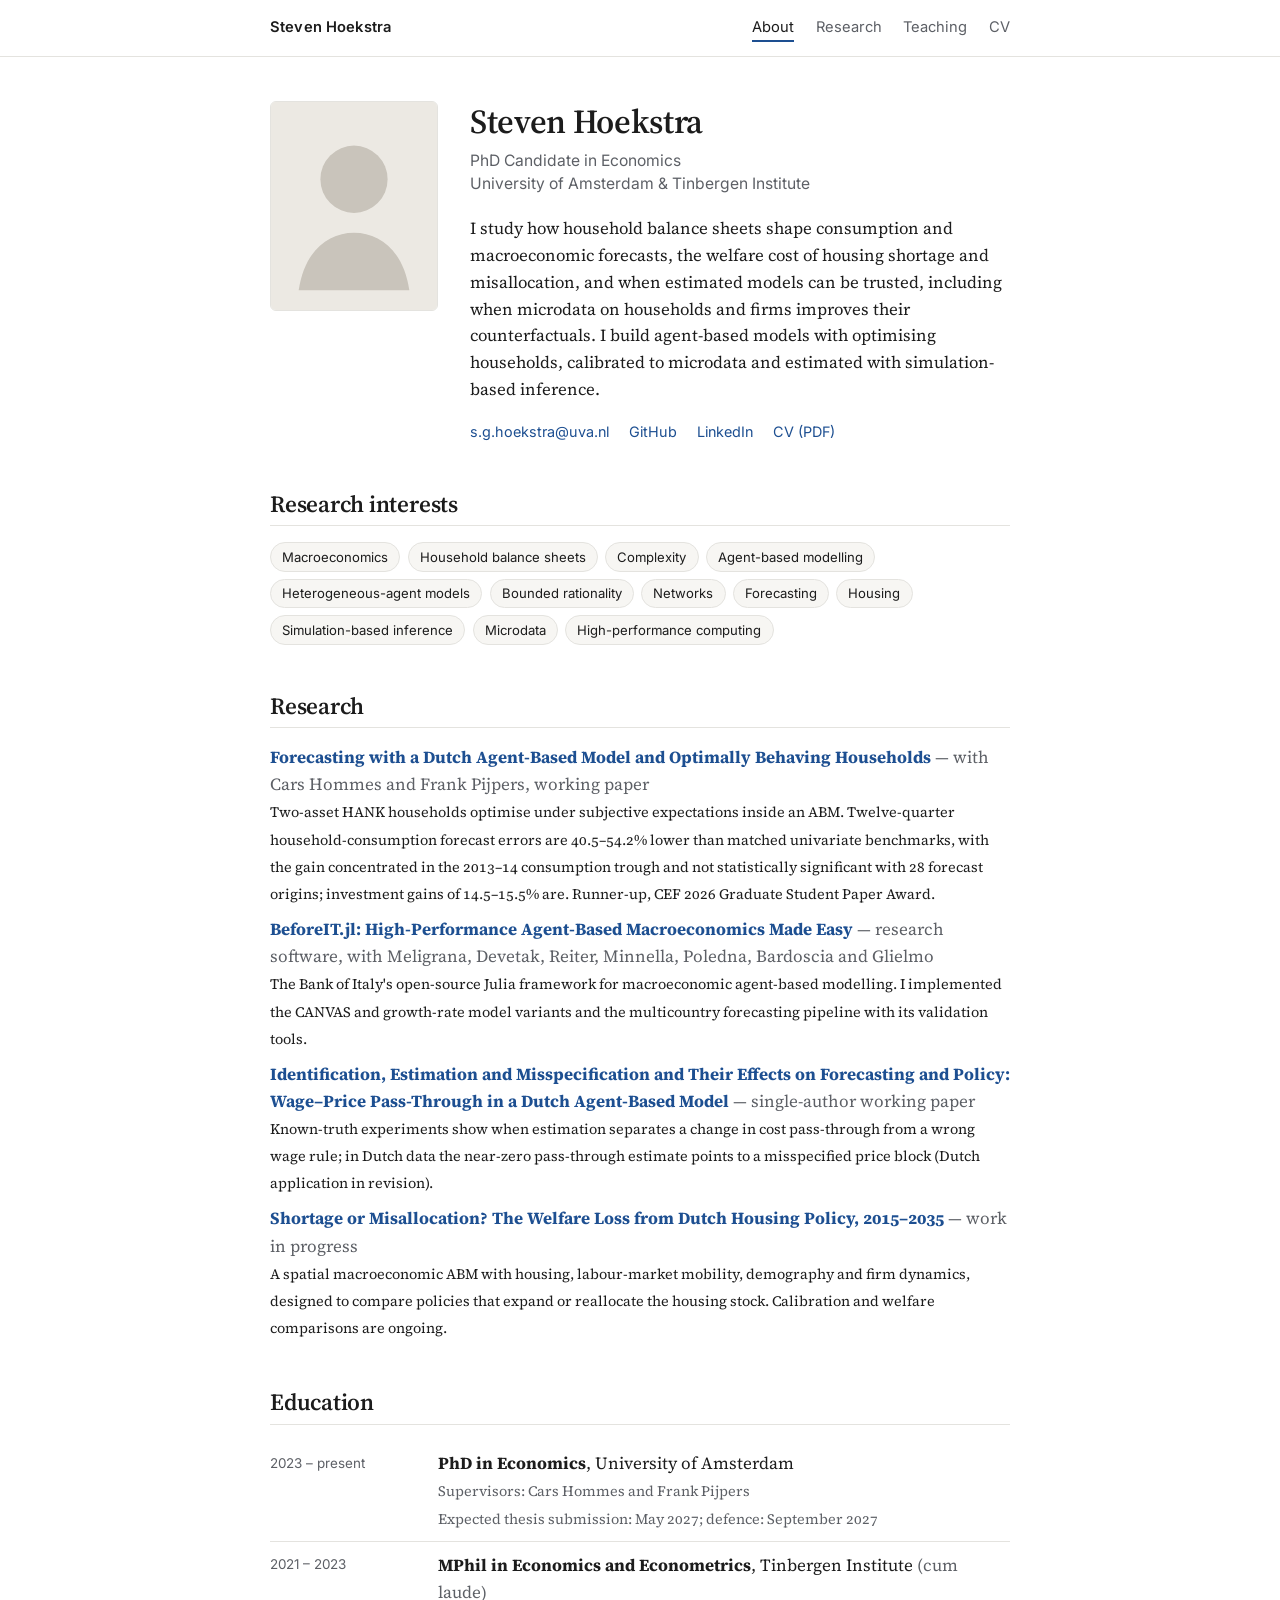
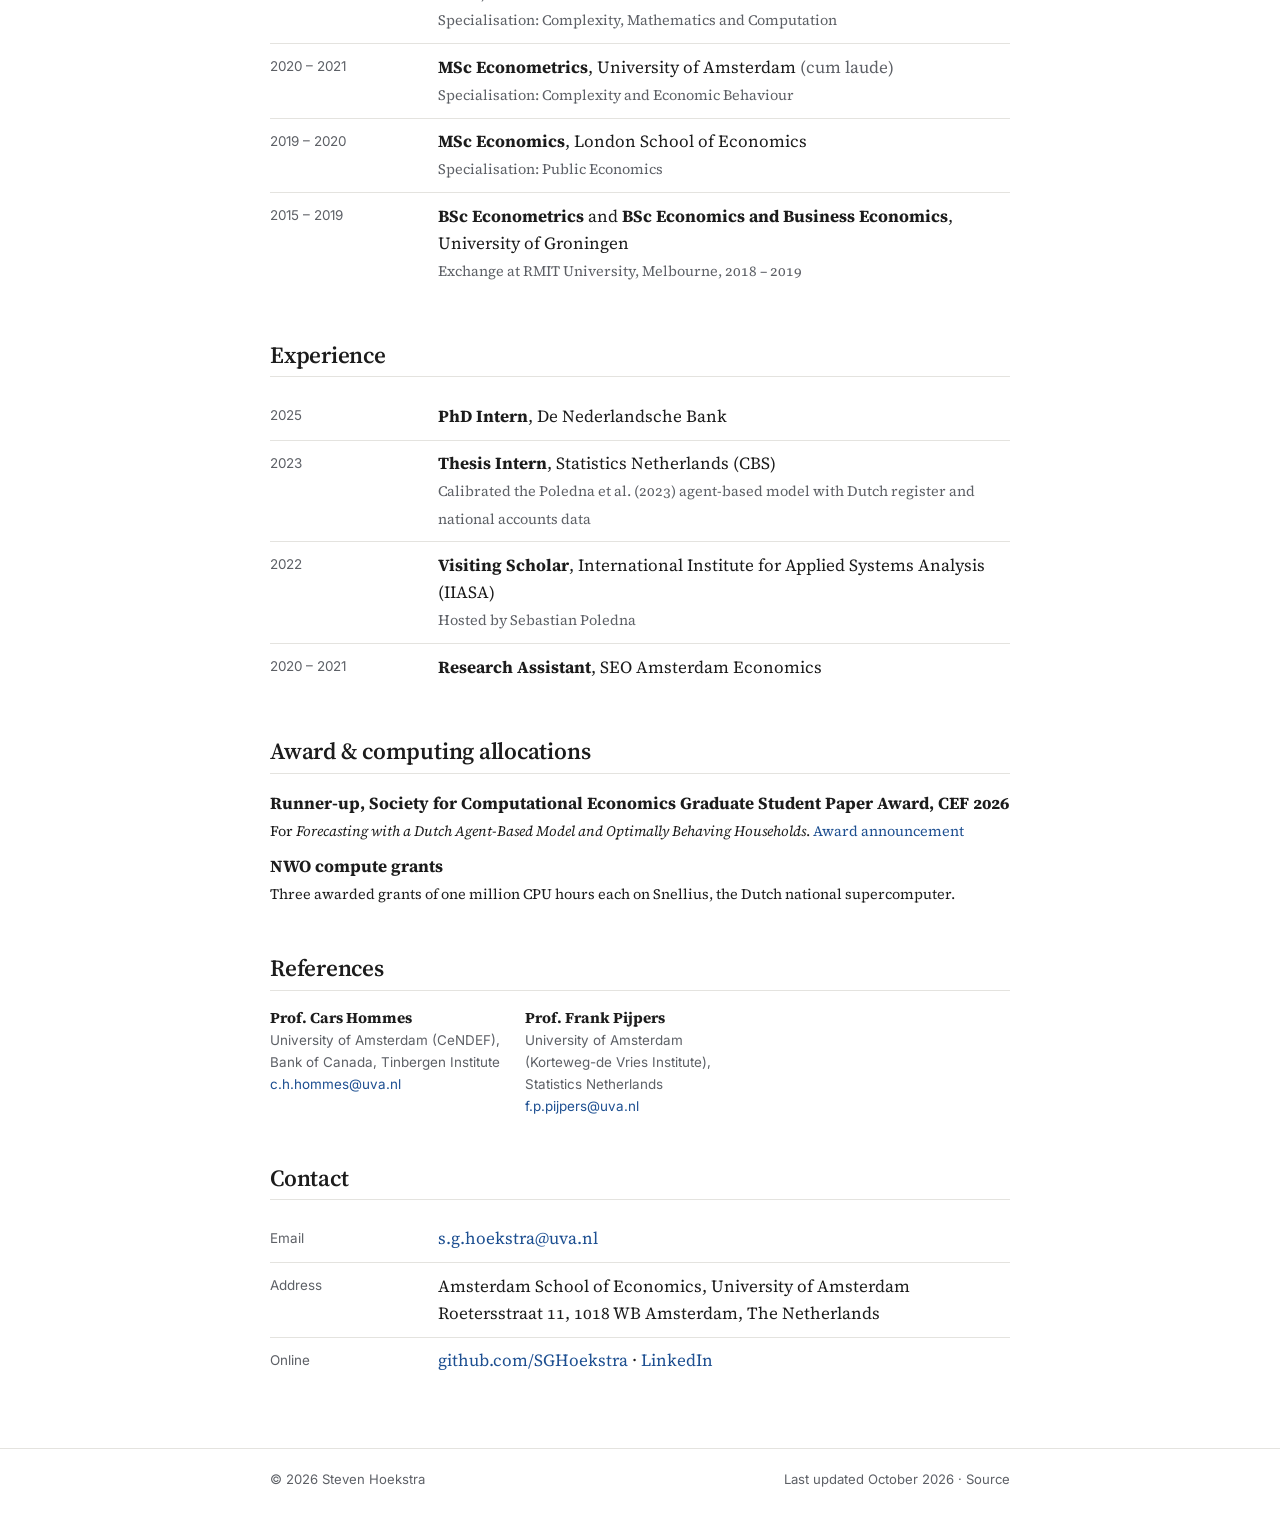
==== index.html @ 748ff987 "Website framing matches CV: balance sheets, not policy transmission; interests; paper-1 significance" ====
<!DOCTYPE html>
<html lang="en">
<head>
  <meta charset="utf-8">
  <meta name="viewport" content="width=device-width, initial-scale=1">
  <title>Steven Hoekstra — Economist, University of Amsterdam</title>
  <meta name="description" content="Steven Hoekstra is a PhD candidate in economics at the University of Amsterdam, studying household balance sheets, forecasting and the reliability of estimated models with agent-based models, microdata and simulation-based inference.">
  <link rel="canonical" href="https://sghoekstra.github.io/">
  <meta property="og:type" content="profile">
  <meta property="og:title" content="Steven Hoekstra — Economist">
  <meta property="og:description" content="PhD candidate in economics, University of Amsterdam & Tinbergen Institute. Household balance sheets, agent-based models and simulation-based inference.">
  <meta property="og:url" content="https://sghoekstra.github.io/">
  <link rel="icon" href="assets/img/favicon.svg" type="image/svg+xml">
  <link rel="preconnect" href="https://fonts.googleapis.com">
  <link rel="preconnect" href="https://fonts.gstatic.com" crossorigin>
  <link href="https://fonts.googleapis.com/css2?family=Inter:wght@400;500;600&family=Source+Serif+4:ital,opsz,wght@0,8..60,400;0,8..60,600;1,8..60,400&display=swap" rel="stylesheet">
  <link rel="stylesheet" href="assets/css/style.css">
</head>
<body>

<header class="site-header">
  <div class="wrap">
    <a class="brand" href="index.html">Steven Hoekstra</a>
    <nav aria-label="Main">
      <ul class="nav">
        <li><a href="index.html" aria-current="page">About</a></li>
        <li><a href="research.html">Research</a></li>
        <li><a href="teaching.html">Teaching</a></li>
        <li><a href="cv/Steven_Hoekstra_CV.pdf">CV</a></li>
      </ul>
    </nav>
  </div>
</header>

<main>
  <div class="wrap">

    <section class="hero">
      <!-- TODO: replace assets/img/portrait.svg with a real photo, e.g. assets/img/portrait.jpg -->
      <img class="portrait" src="assets/img/portrait.svg" alt="Portrait of Steven Hoekstra" width="168" height="210">
      <div>
        <h1>Steven Hoekstra</h1>
        <p class="title">PhD Candidate in Economics<br>University of Amsterdam &amp; Tinbergen Institute</p>
        <p class="lede">I study how household balance sheets shape consumption and macroeconomic forecasts, the welfare cost of housing shortage and misallocation, and when estimated models can be trusted, including when microdata on households and firms improves their counterfactuals. I build agent-based models with optimising households, calibrated to microdata and estimated with simulation-based inference.</p>
        <ul class="contact">
          <li><a href="mailto:s.g.hoekstra@uva.nl">s.g.hoekstra@uva.nl</a></li>
          <li><a href="https://github.com/SGHoekstra">GitHub</a></li>
          <li><a href="https://www.linkedin.com/in/steven-hoekstra-570608b4/">LinkedIn</a></li>
          <li><a href="cv/Steven_Hoekstra_CV.pdf">CV (PDF)</a></li>
        </ul>
      </div>
    </section>


    <h2>Research interests</h2>
    <ul class="fields">
      <li>Macroeconomics</li>
      <li>Household balance sheets</li>
      <li>Complexity</li>
      <li>Agent-based modelling</li>
      <li>Heterogeneous-agent models</li>
      <li>Bounded rationality</li>
      <li>Networks</li>
      <li>Forecasting</li>
      <li>Housing</li>
      <li>Simulation-based inference</li>
      <li>Microdata</li>
      <li>High-performance computing</li>
    </ul>

    <h2>Research</h2>
    <ul class="clean">
      <li>
        <strong><a href="research.html#ocm">Forecasting with a Dutch Agent-Based Model and Optimally Behaving Households</a></strong> <span class="muted">— with Cars Hommes and Frank Pijpers, working paper</span><br>
        <span class="small">Two-asset HANK households optimise under subjective expectations inside an ABM. Twelve-quarter household-consumption forecast errors are 40.5–54.2% lower than matched univariate benchmarks, with the gain concentrated in the 2013–14 consumption trough and not statistically significant with 28 forecast origins; investment gains of 14.5–15.5% are. Runner-up, CEF 2026 Graduate Student Paper Award.</span>
      </li>
      <li>
        <strong><a href="research.html#beforeit">BeforeIT.jl: High-Performance Agent-Based Macroeconomics Made Easy</a></strong> <span class="muted">— research software, with Meligrana, Devetak, Reiter, Minnella, Poledna, Bardoscia and Glielmo</span><br>
        <span class="small">The Bank of Italy's open-source Julia framework for macroeconomic agent-based modelling. I implemented the CANVAS and growth-rate model variants and the multicountry forecasting pipeline with its validation tools.</span>
      </li>
      <li>
        <strong><a href="research.html#wage-price">Identification, Estimation and Misspecification and Their Effects on Forecasting and Policy: Wage–Price Pass-Through in a Dutch Agent-Based Model</a></strong> <span class="muted">— single-author working paper</span><br>
        <span class="small">Known-truth experiments show when estimation separates a change in cost pass-through from a wrong wage rule; in Dutch data the near-zero pass-through estimate points to a misspecified price block (Dutch application in revision).</span>
      </li>
      <li>
        <strong><a href="research.html#housing">Shortage or Misallocation? The Welfare Loss from Dutch Housing Policy, 2015–2035</a></strong> <span class="muted">— work in progress</span><br>
        <span class="small">A spatial macroeconomic ABM with housing, labour-market mobility, demography and firm dynamics, designed to compare policies that expand or reallocate the housing stock. Calibration and welfare comparisons are ongoing.</span>
      </li>
    </ul>

    <h2>Education</h2>
    <dl class="rows">
      <div>
        <dt>2023 – present</dt>
        <dd><strong>PhD in Economics</strong>, University of Amsterdam<br><span class="small muted">Supervisors: Cars Hommes and Frank Pijpers<br>Expected thesis submission: May 2027; defence: September 2027</span></dd>
      </div>
      <div>
        <dt>2021 – 2023</dt>
        <dd><strong>MPhil in Economics and Econometrics</strong>, Tinbergen Institute <span class="muted">(cum laude)</span><br><span class="small muted">Specialisation: Complexity, Mathematics and Computation</span></dd>
      </div>
      <div>
        <dt>2020 – 2021</dt>
        <dd><strong>MSc Econometrics</strong>, University of Amsterdam <span class="muted">(cum laude)</span><br><span class="small muted">Specialisation: Complexity and Economic Behaviour</span></dd>
      </div>
      <div>
        <dt>2019 – 2020</dt>
        <dd><strong>MSc Economics</strong>, London School of Economics<br><span class="small muted">Specialisation: Public Economics</span></dd>
      </div>
      <div>
        <dt>2015 – 2019</dt>
        <dd><strong>BSc Econometrics</strong> and <strong>BSc Economics and Business Economics</strong>, University of Groningen<br><span class="small muted">Exchange at RMIT University, Melbourne, 2018 – 2019</span></dd>
      </div>
    </dl>

    <h2>Experience</h2>
    <dl class="rows">
      <div>
        <dt>2025</dt>
        <dd><strong>PhD Intern</strong>, De Nederlandsche Bank</dd>
      </div>
      <div>
        <dt>2023</dt>
        <dd><strong>Thesis Intern</strong>, Statistics Netherlands (CBS)<br><span class="small muted">Calibrated the Poledna et al. (2023) agent-based model with Dutch register and national accounts data</span></dd>
      </div>
      <div>
        <dt>2022</dt>
        <dd><strong>Visiting Scholar</strong>, International Institute for Applied Systems Analysis (IIASA)<br><span class="small muted">Hosted by Sebastian Poledna</span></dd>
      </div>
      <div>
        <dt>2020 – 2021</dt>
        <dd><strong>Research Assistant</strong>, SEO Amsterdam Economics</dd>
      </div>
    </dl>

    <h2>Award &amp; computing allocations</h2>
    <ul class="clean">
      <li><strong>Runner-up, Society for Computational Economics Graduate Student Paper Award, CEF 2026</strong><br><span class="small">For <em>Forecasting with a Dutch Agent-Based Model and Optimally Behaving Households</em>. <a href="https://comp-econ.com/cef-2026-student-paper/">Award announcement</a></span></li>
      <li><strong>NWO compute grants</strong><br><span class="small">Three awarded grants of one million CPU hours each on Snellius, the Dutch national supercomputer.</span></li>
    </ul>

    <h2>References</h2>
    <ul class="refs">
      <li>
        <strong>Prof. Cars Hommes</strong>
        <span class="sans">University of Amsterdam (CeNDEF), Bank of Canada, Tinbergen Institute<br><a href="mailto:c.h.hommes@uva.nl">c.h.hommes@uva.nl</a></span>
      </li>
      <li>
        <strong>Prof. Frank Pijpers</strong>
        <span class="sans">University of Amsterdam (Korteweg-de Vries Institute), Statistics Netherlands<br><a href="mailto:f.p.pijpers@uva.nl">f.p.pijpers@uva.nl</a></span>
      </li>
    </ul>

    <h2>Contact</h2>
    <dl class="rows">
      <div>
        <dt>Email</dt>
        <dd><a href="mailto:s.g.hoekstra@uva.nl">s.g.hoekstra@uva.nl</a></dd>
      </div>
      <div>
        <dt>Address</dt>
        <dd>Amsterdam School of Economics, University of Amsterdam<br>Roetersstraat 11, 1018 WB Amsterdam, The Netherlands</dd>
      </div>
      <div>
        <dt>Online</dt>
        <dd><a href="https://github.com/SGHoekstra">github.com/SGHoekstra</a> · <a href="https://www.linkedin.com/in/steven-hoekstra-570608b4/">LinkedIn</a></dd>
      </div>
    </dl>

  </div>
</main>

<footer class="site-footer">
  <div class="wrap">
    <span>© 2026 Steven Hoekstra</span>
    <span>Last updated October 2026 · <a href="https://github.com/SGHoekstra/SGHoekstra.github.io">Source</a></span>
  </div>
</footer>

</body>
</html>
---- assets/css/style.css ----
/* ------------------------------------------------------------------
   Steven Hoekstra — academic site
   Plain CSS, no build step. Edit freely.
   ------------------------------------------------------------------ */

:root {
  --bg: #ffffff;
  --bg-soft: #f7f6f3;
  --text: #1c1c1c;
  --muted: #5d6066;
  --line: #e4e3df;
  --accent: #1d4f91;
  --accent-soft: #eef3fa;
  --serif: "Source Serif 4", "Iowan Old Style", Georgia, "Times New Roman", serif;
  --sans: "Inter", system-ui, -apple-system, "Segoe UI", Helvetica, Arial, sans-serif;
  --maxw: 780px;
}

* { box-sizing: border-box; }

html { -webkit-text-size-adjust: 100%; }

body {
  margin: 0;
  background: var(--bg);
  color: var(--text);
  font-family: var(--serif);
  font-size: 17px;
  line-height: 1.6;
  font-feature-settings: "kern", "liga", "onum";
}

a { color: var(--accent); text-decoration: none; }
a:hover, a:focus-visible { text-decoration: underline; text-underline-offset: 3px; }
a:focus-visible { outline: 2px solid var(--accent); outline-offset: 2px; border-radius: 2px; }

.wrap { max-width: var(--maxw); margin: 0 auto; padding: 0 1.25rem; }

/* Header / nav ------------------------------------------------------ */
.site-header {
  border-bottom: 1px solid var(--line);
  font-family: var(--sans);
  font-size: 0.92rem;
}
.site-header .wrap {
  display: flex; flex-wrap: wrap; align-items: center; justify-content: space-between;
  gap: 0.5rem 1.5rem; padding-top: 1rem; padding-bottom: 1rem;
}
.brand { font-weight: 600; color: var(--text); letter-spacing: 0.01em; }
.brand:hover { text-decoration: none; color: var(--accent); }
.nav { display: flex; flex-wrap: wrap; gap: 0 1.35rem; margin: 0; padding: 0; list-style: none; }
.nav a { color: var(--muted); padding: 0.25rem 0; border-bottom: 2px solid transparent; }
.nav a:hover { color: var(--text); text-decoration: none; }
.nav a[aria-current="page"] { color: var(--text); border-bottom-color: var(--accent); }

/* Typography -------------------------------------------------------- */
h1, h2, h3 { font-family: var(--serif); font-weight: 600; line-height: 1.2; margin: 0; letter-spacing: -0.01em; }
h1 { font-size: 2.1rem; }
h2 { font-size: 1.45rem; margin-top: 3rem; margin-bottom: 1rem; padding-bottom: 0.4rem; border-bottom: 1px solid var(--line); }
h3 { font-size: 1.12rem; }
p { margin: 0 0 1rem; }
.lede { font-size: 1.05rem; }
h1 + .lede { margin-top: 1rem; }
.muted { color: var(--muted); }
.small { font-size: 0.9rem; }
.sans { font-family: var(--sans); }
.eyebrow {
  font-family: var(--sans); font-size: 0.74rem; font-weight: 600; letter-spacing: 0.12em;
  text-transform: uppercase; color: var(--muted); margin: 0 0 0.5rem;
}

main { padding: 2.75rem 0 4rem; }

/* Hero -------------------------------------------------------------- */
.hero { display: grid; grid-template-columns: 168px 1fr; gap: 2rem; align-items: start; }
.hero .portrait {
  width: 168px; height: 210px; object-fit: cover; border-radius: 6px;
  border: 1px solid var(--line); background: var(--bg-soft); display: block;
}
.hero .title { font-family: var(--sans); color: var(--muted); font-size: 0.98rem; margin: 0.5rem 0 1.25rem; line-height: 1.5; }
.hero .contact { font-family: var(--sans); font-size: 0.9rem; margin: 0; padding: 0; list-style: none; display: flex; flex-wrap: wrap; gap: 0.35rem 1.25rem; }

/* Notice / callout -------------------------------------------------- */
.notice {
  margin: 2rem 0 0; padding: 1rem 1.2rem; background: var(--accent-soft);
  border-left: 3px solid var(--accent); border-radius: 0 6px 6px 0;
}
.notice p { margin: 0; }
.notice p + p { margin-top: 0.5rem; }

/* Papers ------------------------------------------------------------ */
.paper { padding: 1.35rem 0; border-bottom: 1px solid var(--line); }
.paper:last-child { border-bottom: 0; }
.paper h3 { margin-bottom: 0.3rem; }
.paper .authors { margin: 0 0 0.2rem; }
.paper .meta { font-family: var(--sans); font-size: 0.86rem; color: var(--muted); margin: 0 0 0.6rem; }
.paper .meta em { font-style: normal; color: var(--text); }
.links { font-family: var(--sans); font-size: 0.86rem; margin: 0; padding: 0; list-style: none; display: flex; flex-wrap: wrap; gap: 0.3rem 0.4rem; }
.links li + li::before { content: "·"; color: var(--muted); margin-right: 0.4rem; }
.links a { font-weight: 500; }

details.abstract { margin-top: 0.75rem; }
details.abstract summary {
  cursor: pointer; font-family: var(--sans); font-size: 0.86rem; font-weight: 500; color: var(--accent);
  list-style: none; display: inline-flex; align-items: center; gap: 0.35rem;
}
details.abstract summary::-webkit-details-marker { display: none; }
details.abstract summary::before { content: "+"; display: inline-block; width: 1em; text-align: center; font-weight: 600; }
details.abstract[open] summary::before { content: "−"; }
details.abstract p { margin: 0.6rem 0 0; color: #333; }

.award {
  display: inline-block; font-family: var(--sans); font-size: 0.78rem; font-weight: 500;
  color: #6b4a00; background: #fbf3dc; border-radius: 999px; padding: 0.15rem 0.6rem; margin-bottom: 0.5rem;
}

/* Course page -------------------------------------------------------- */
h3 { margin-bottom: 0.45rem; }
h3.sub { margin-top: 1.75rem; }
.course-meta {
  font-family: var(--sans); font-size: 0.86rem; color: var(--muted); margin: 0 0 1rem;
}
pre.shell {
  overflow-x: auto; background: var(--bg-soft); border: 1px solid var(--line);
  border-radius: 6px; padding: 0.85rem 1rem; font-size: 0.82rem; margin: 0 0 1rem;
}
pre.shell code { font-family: ui-monospace, SFMono-Regular, Menlo, Consolas, monospace; }
ul.notebooks li { margin-bottom: 0.8rem; }

/* Lists ------------------------------------------------------------- */
ul.clean { list-style: none; padding: 0; margin: 0; }
ul.clean li { margin-bottom: 0.55rem; }
.fields { display: flex; flex-wrap: wrap; gap: 0.45rem; list-style: none; padding: 0; margin: 0; }
.fields li { font-family: var(--sans); font-size: 0.82rem; color: var(--text); background: var(--bg-soft); border: 1px solid var(--line); border-radius: 999px; padding: 0.2rem 0.7rem; }

.refs { display: grid; grid-template-columns: repeat(auto-fill, minmax(210px, 1fr)); gap: 1rem 1.5rem; list-style: none; padding: 0; margin: 0; }
.refs li { font-size: 0.95rem; line-height: 1.45; }
.refs strong { display: block; }
.refs .sans { color: var(--muted); font-size: 0.84rem; }

dl.rows { margin: 0; }
dl.rows div { display: grid; grid-template-columns: 9.5rem 1fr; gap: 0 1rem; padding: 0.6rem 0; border-bottom: 1px solid var(--line); }
dl.rows div:last-child { border-bottom: 0; }
dl.rows dt { font-family: var(--sans); font-size: 0.84rem; color: var(--muted); margin: 0; padding-top: 0.15rem; }
dl.rows dd { margin: 0; }

/* Footer ------------------------------------------------------------ */
.site-footer { border-top: 1px solid var(--line); font-family: var(--sans); font-size: 0.82rem; color: var(--muted); }
.site-footer .wrap { display: flex; flex-wrap: wrap; justify-content: space-between; gap: 0.5rem 1.5rem; padding-top: 1.25rem; padding-bottom: 1.5rem; }
.site-footer a { color: var(--muted); }

/* Responsive -------------------------------------------------------- */
@media (max-width: 620px) {
  body { font-size: 16px; }
  h1 { font-size: 1.75rem; }
  .hero { grid-template-columns: 1fr; gap: 1.25rem; }
  .hero .portrait { width: 132px; height: 165px; }
  dl.rows div { grid-template-columns: 1fr; gap: 0.15rem; }
}

/* Print ------------------------------------------------------------- */
@media print {
  .site-header, .site-footer { display: none; }
  body { font-size: 11pt; }
  a { color: inherit; }
  details.abstract { display: block; }
  details.abstract summary { display: none; }
  details.abstract p { display: block; }
}
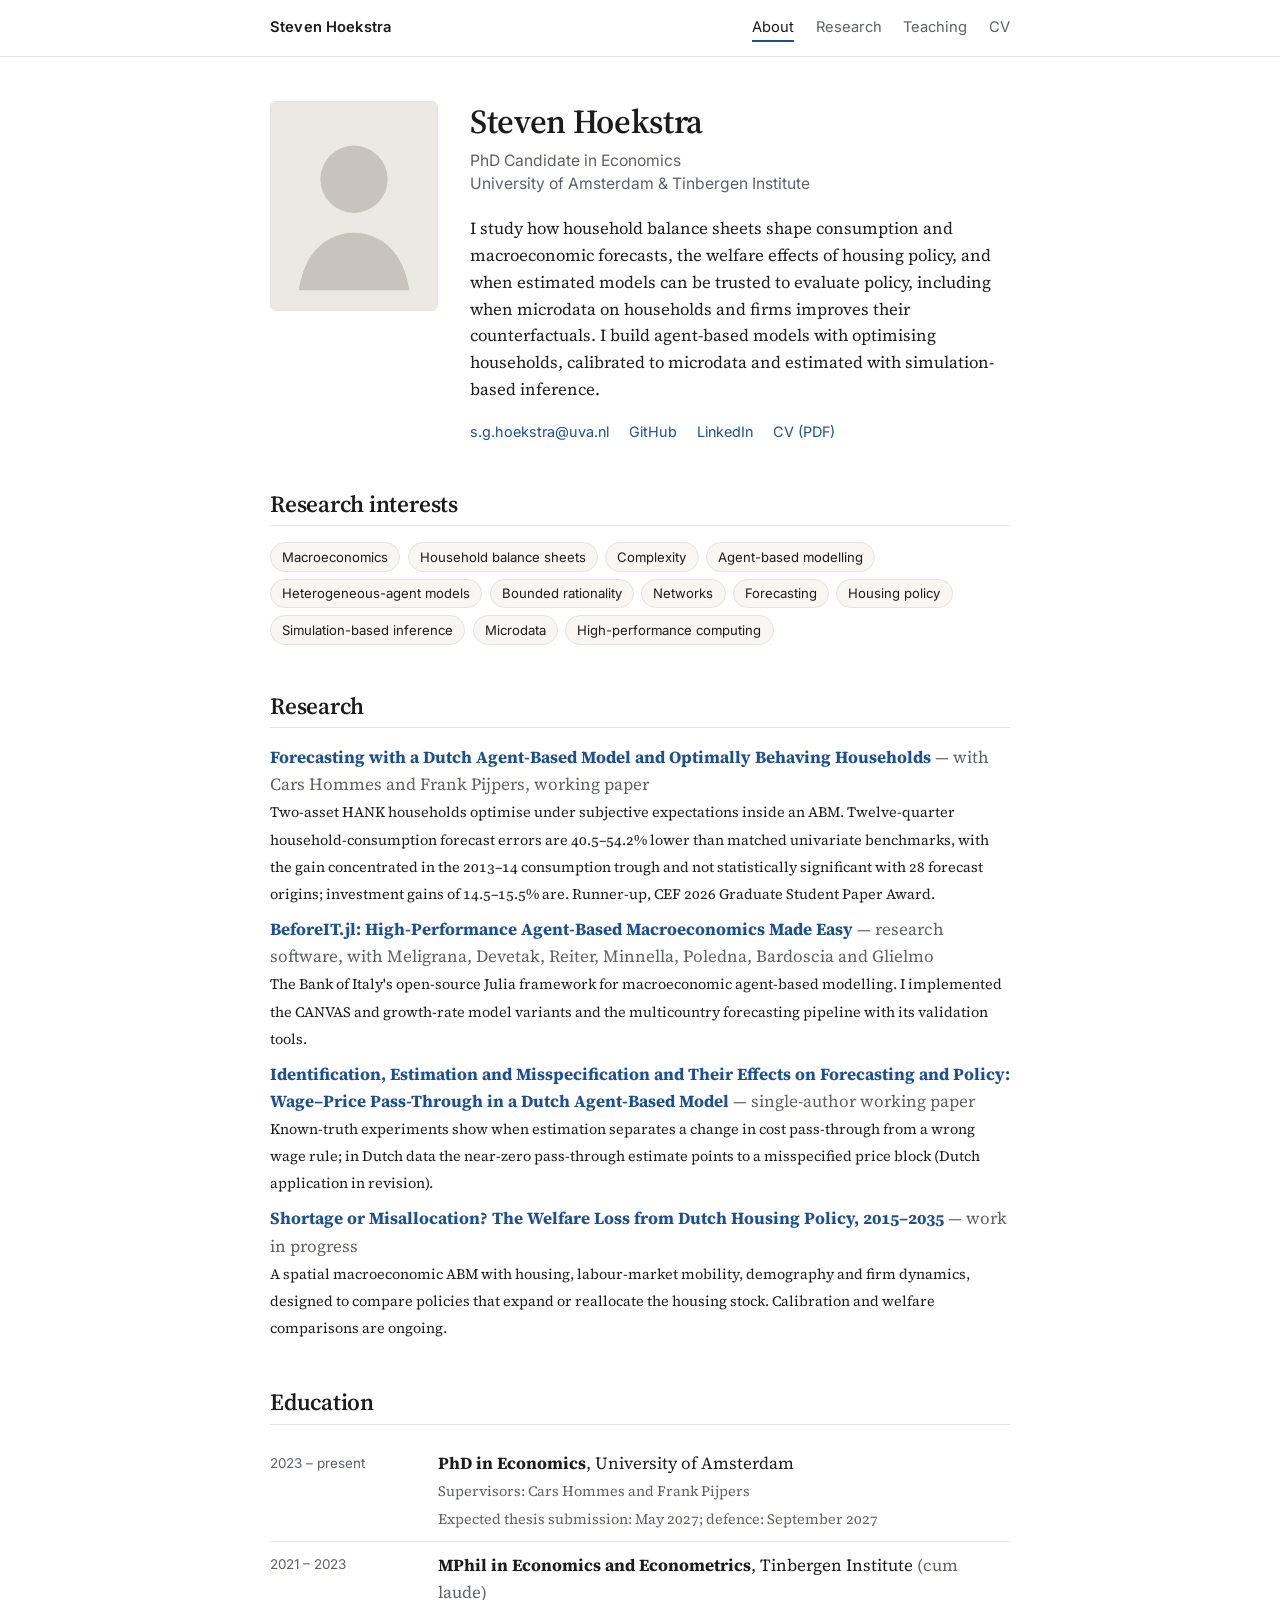
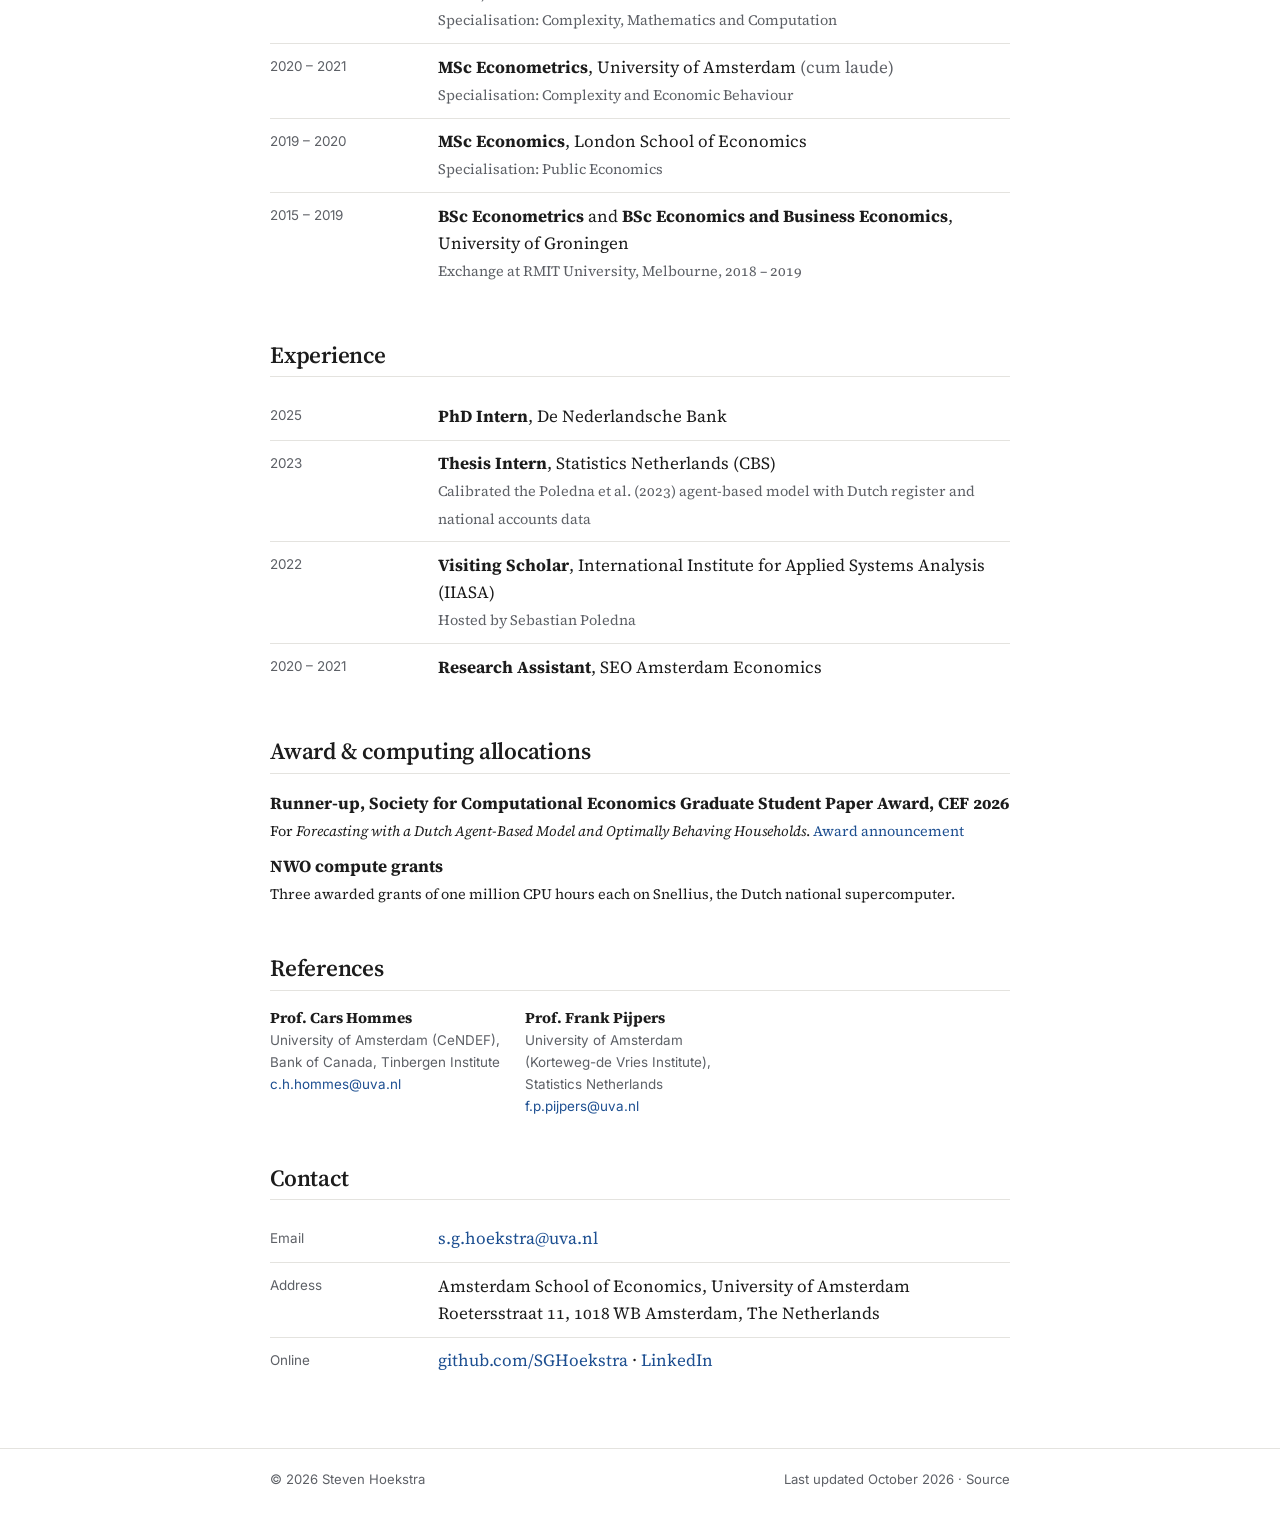
==== commit 9dff76b5: "Profile: welfare effects of housing policy; models trusted to evaluate policy" ====
--- a/index.html
+++ b/index.html
@@ -41,7 +41,7 @@
       <div>
         <h1>Steven Hoekstra</h1>
         <p class="title">PhD Candidate in Economics<br>University of Amsterdam &amp; Tinbergen Institute</p>
-        <p class="lede">I study how household balance sheets shape consumption and macroeconomic forecasts, the welfare cost of housing shortage and misallocation, and when estimated models can be trusted, including when microdata on households and firms improves their counterfactuals. I build agent-based models with optimising households, calibrated to microdata and estimated with simulation-based inference.</p>
+        <p class="lede">I study how household balance sheets shape consumption and macroeconomic forecasts, the welfare effects of housing policy, and when estimated models can be trusted to evaluate policy, including when microdata on households and firms improves their counterfactuals. I build agent-based models with optimising households, calibrated to microdata and estimated with simulation-based inference.</p>
         <ul class="contact">
           <li><a href="mailto:s.g.hoekstra@uva.nl">s.g.hoekstra@uva.nl</a></li>
           <li><a href="https://github.com/SGHoekstra">GitHub</a></li>
@@ -62,7 +62,7 @@
       <li>Bounded rationality</li>
       <li>Networks</li>
       <li>Forecasting</li>
-      <li>Housing</li>
+      <li>Housing policy</li>
       <li>Simulation-based inference</li>
       <li>Microdata</li>
       <li>High-performance computing</li>
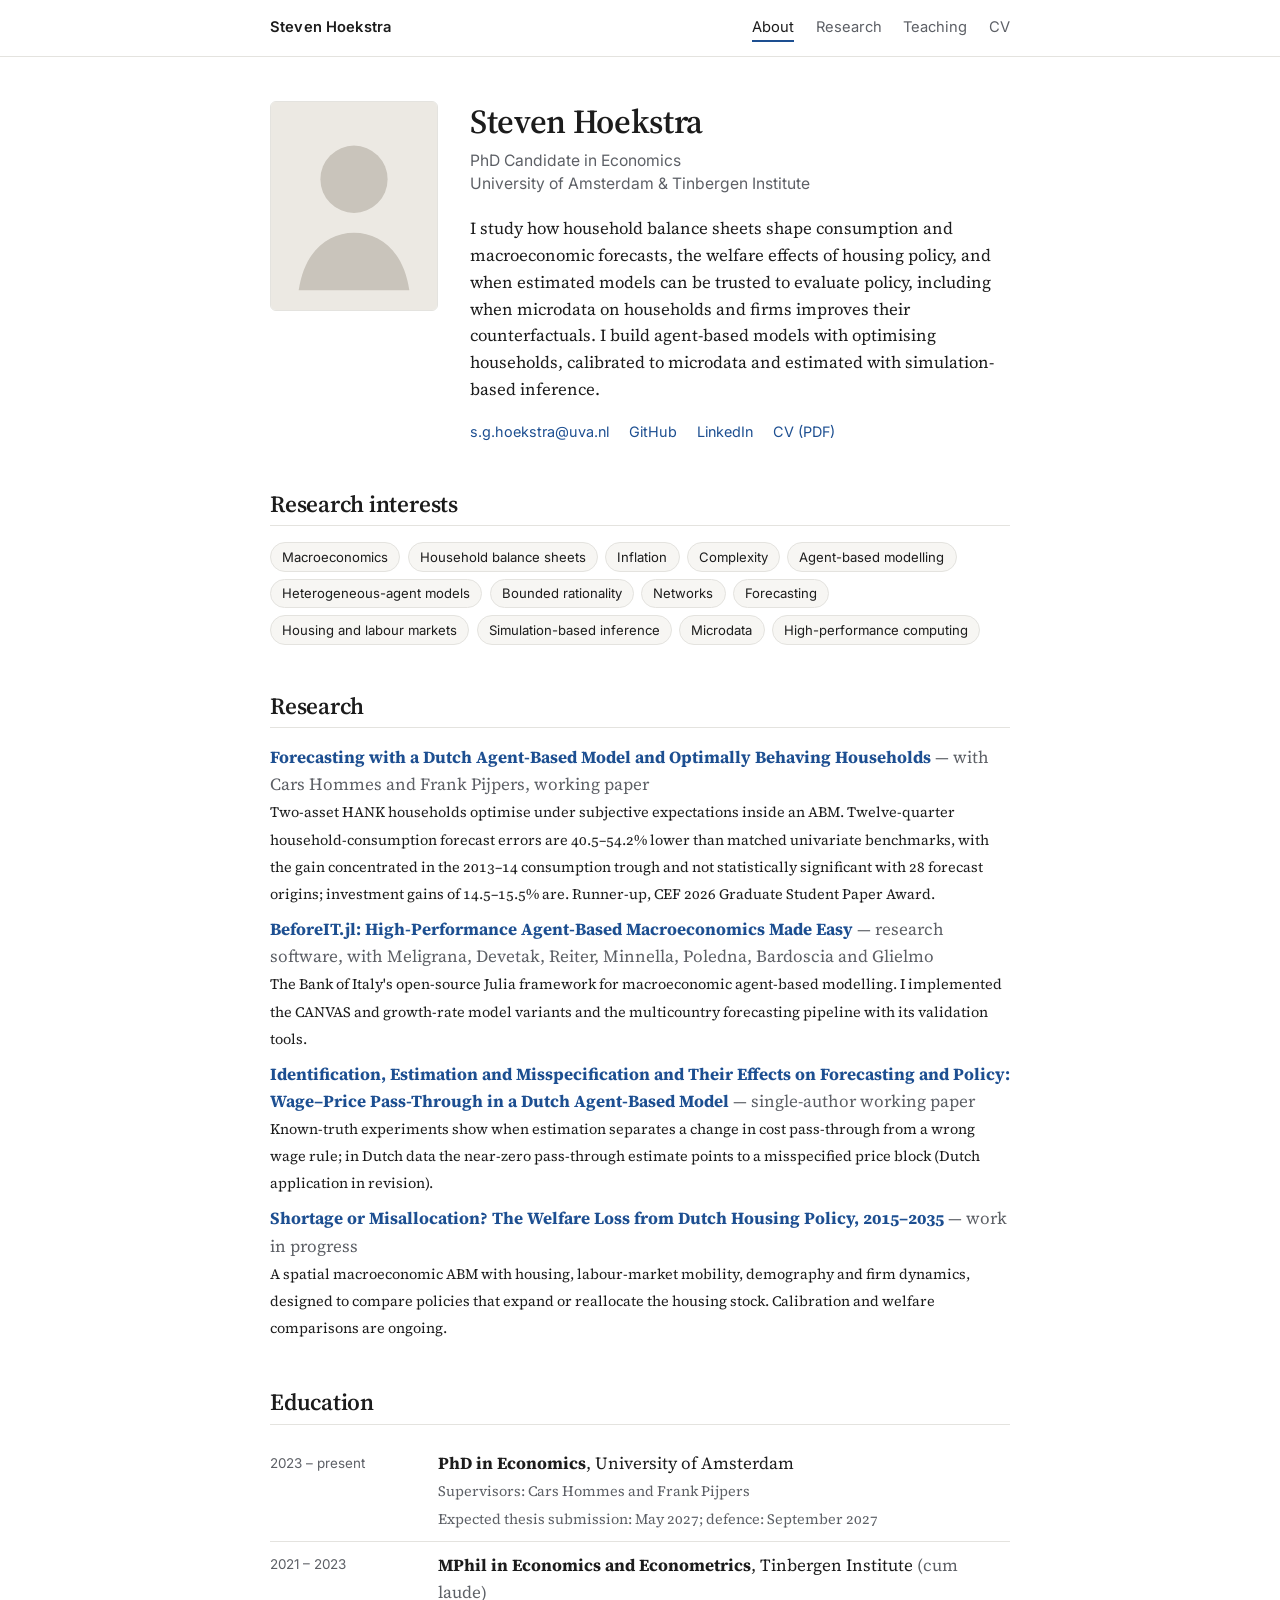
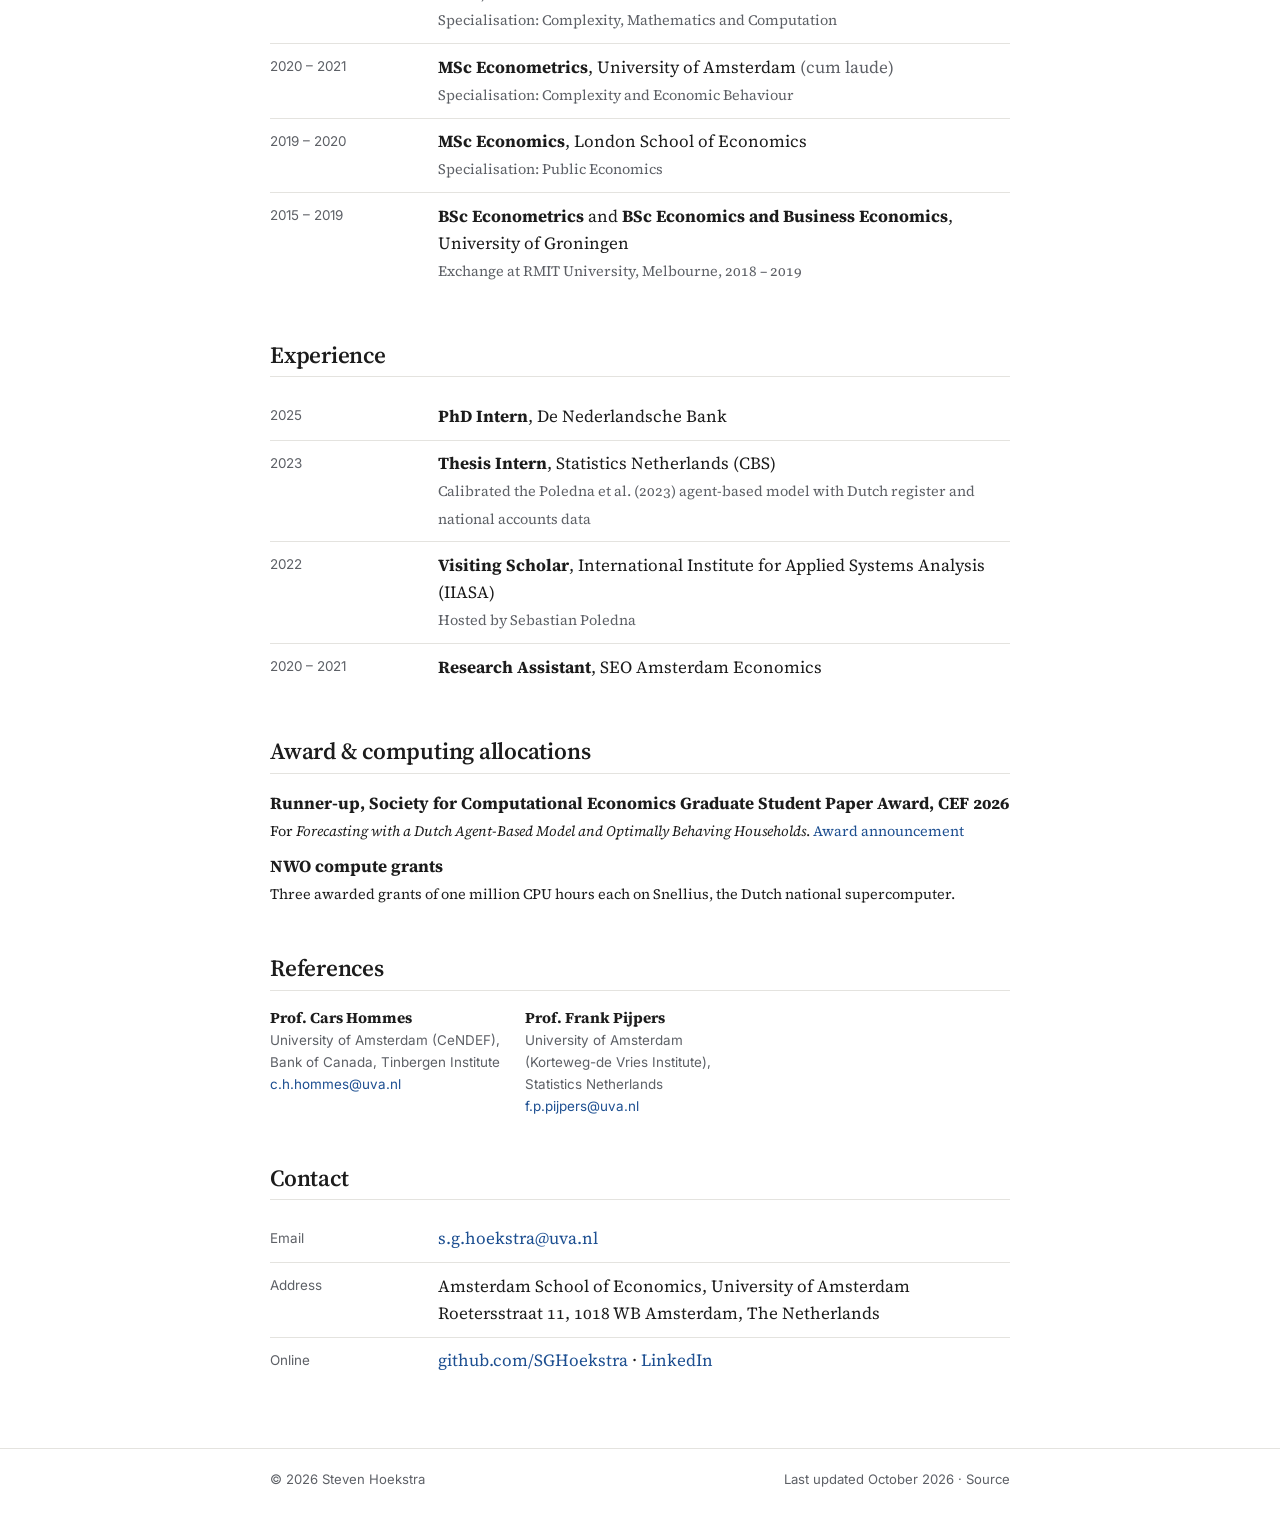
==== commit d2b62683: "Interests: inflation, housing and labour markets" ====
--- a/index.html
+++ b/index.html
@@ -56,13 +56,14 @@
     <ul class="fields">
       <li>Macroeconomics</li>
       <li>Household balance sheets</li>
+      <li>Inflation</li>
       <li>Complexity</li>
       <li>Agent-based modelling</li>
       <li>Heterogeneous-agent models</li>
       <li>Bounded rationality</li>
       <li>Networks</li>
       <li>Forecasting</li>
-      <li>Housing policy</li>
+      <li>Housing and labour markets</li>
       <li>Simulation-based inference</li>
       <li>Microdata</li>
       <li>High-performance computing</li>
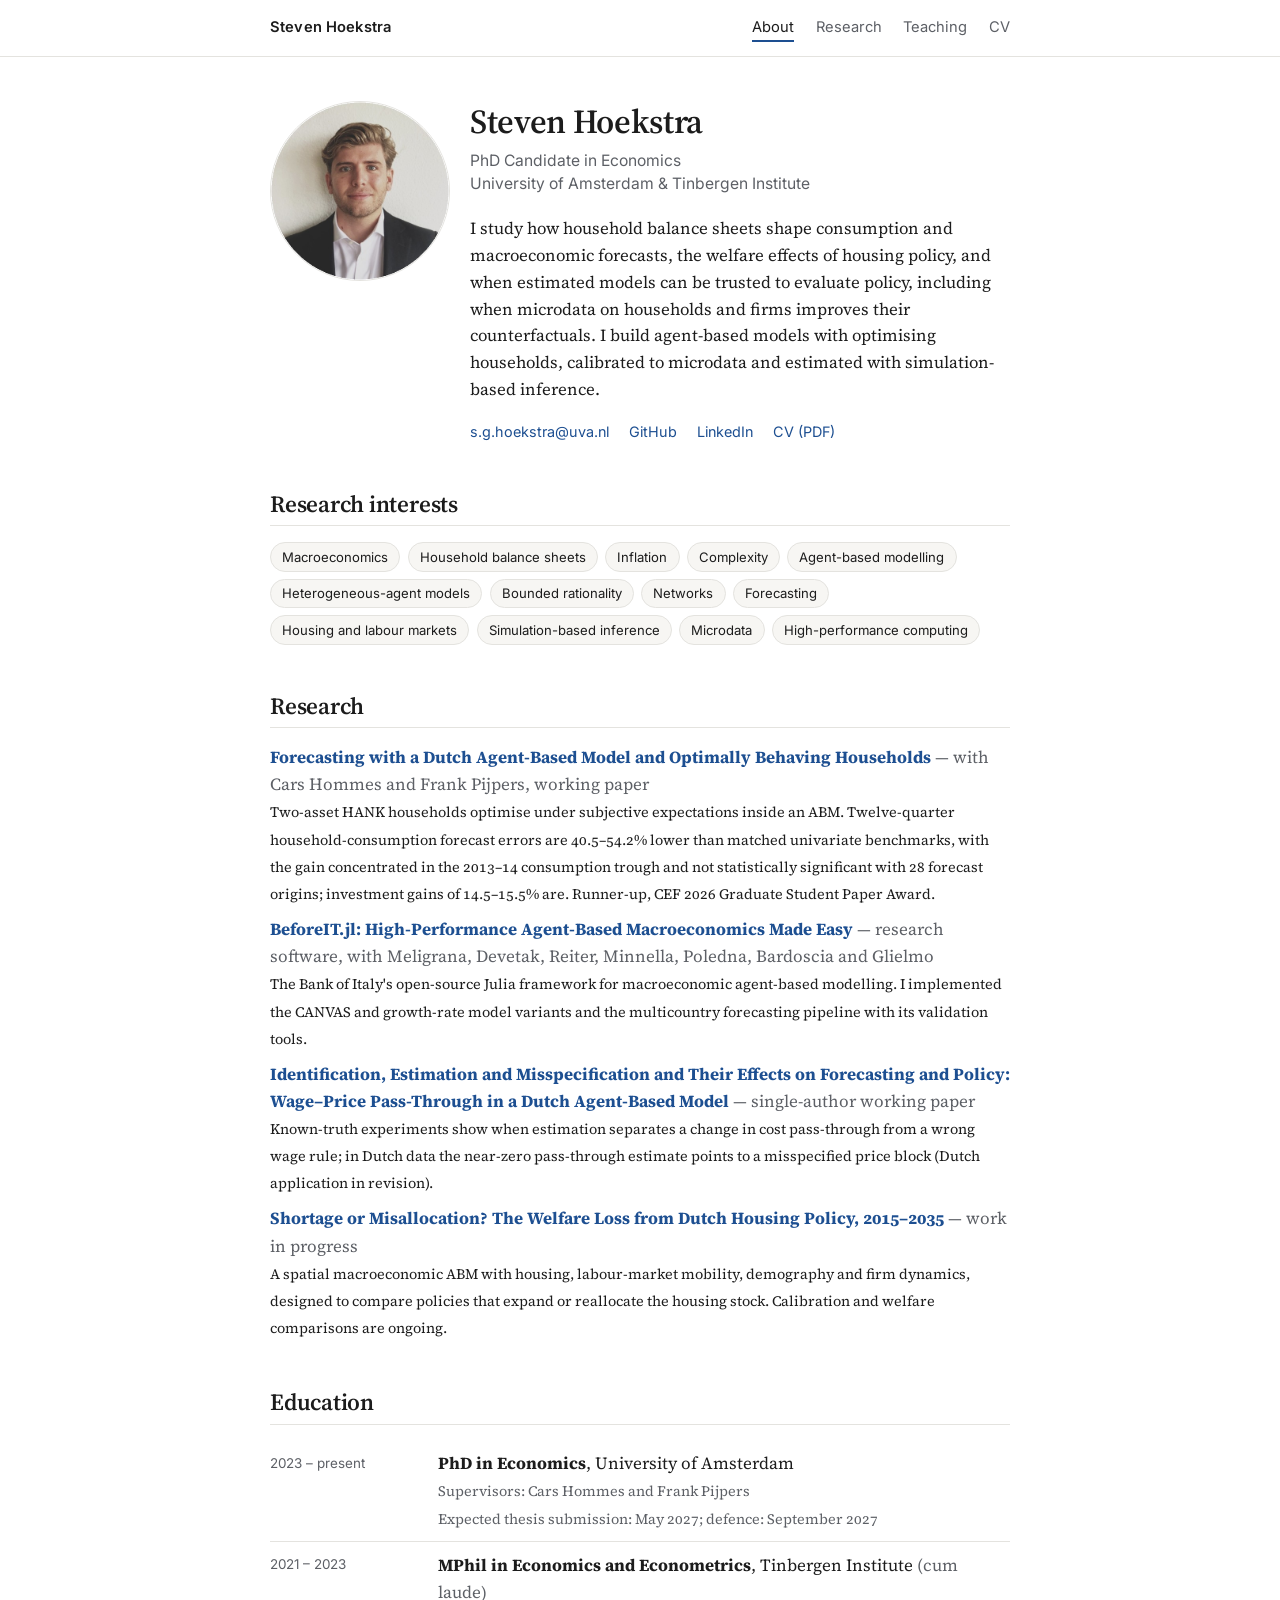
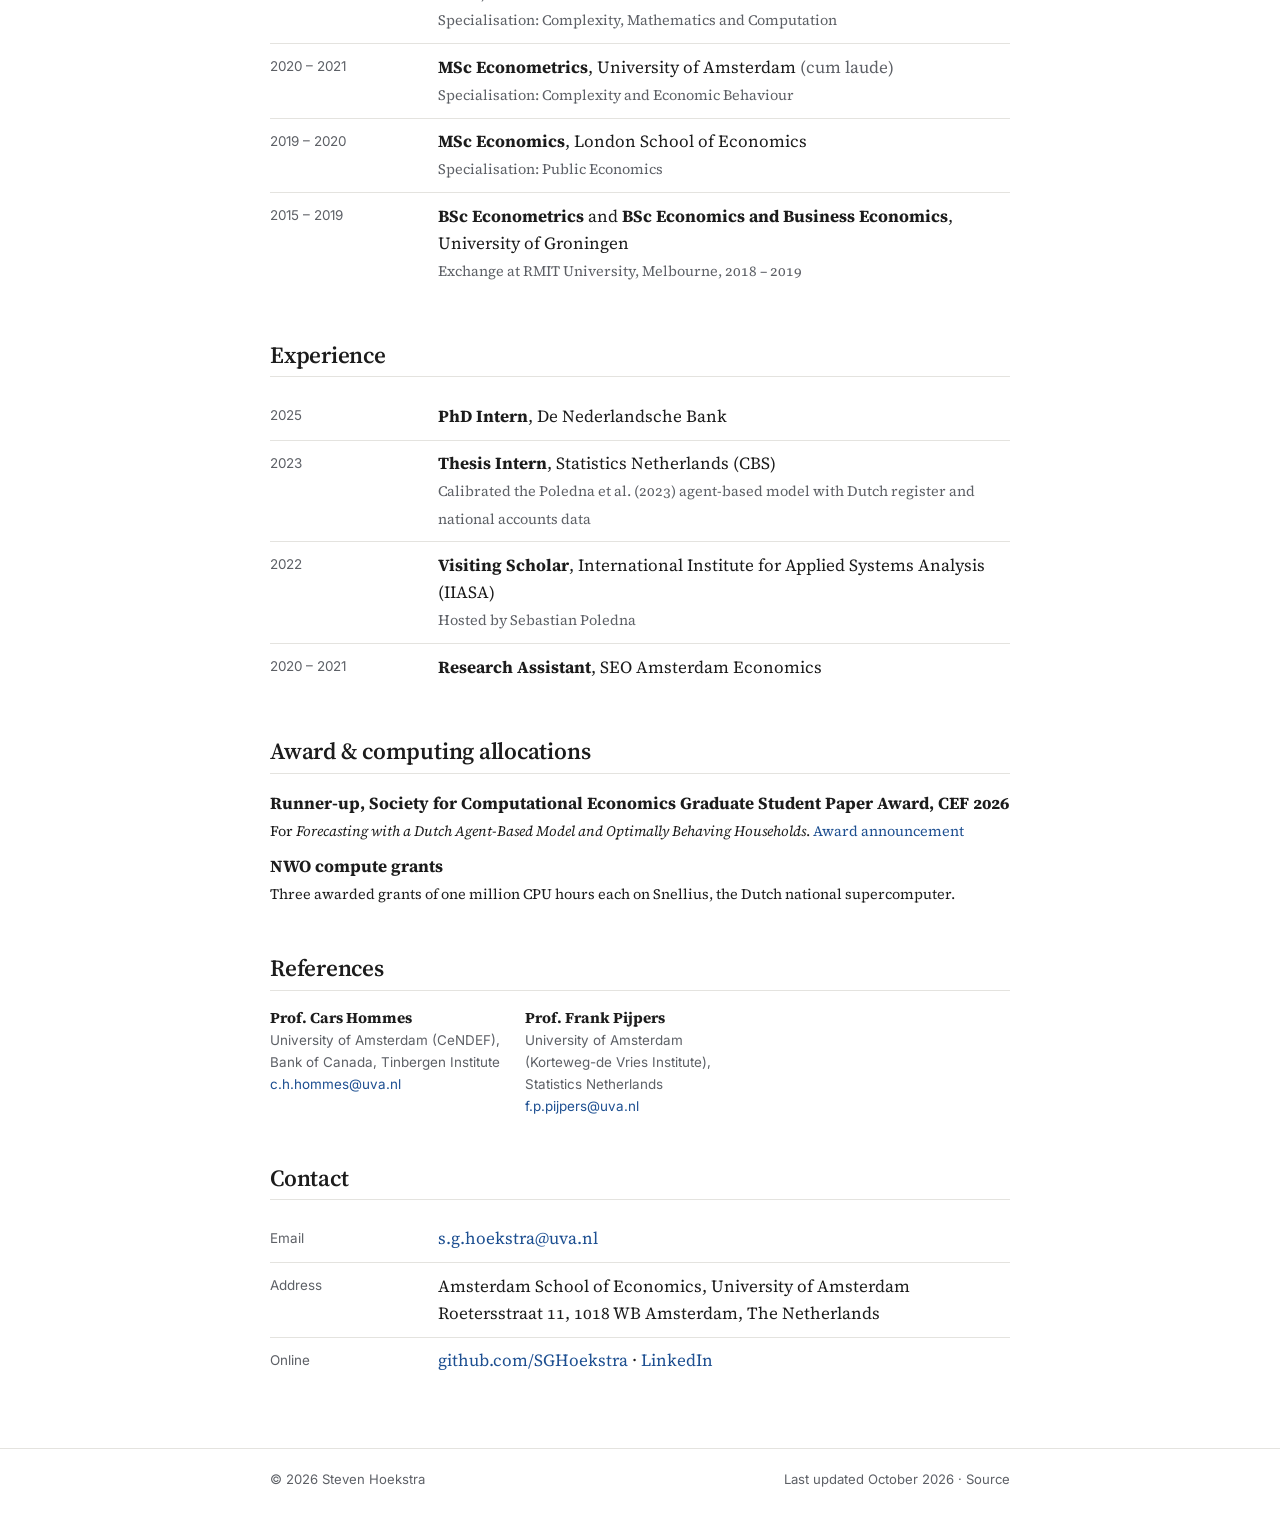
==== commit 4e75444f: "Add portrait photo to home page Claude-Session: https://claude.ai/code/session_018ztY6412uSq7sDQTXye" ====
--- a/index.html
+++ b/index.html
@@ -36,8 +36,7 @@
   <div class="wrap">
 
     <section class="hero">
-      <!-- TODO: replace assets/img/portrait.svg with a real photo, e.g. assets/img/portrait.jpg -->
-      <img class="portrait" src="assets/img/portrait.svg" alt="Portrait of Steven Hoekstra" width="168" height="210">
+      <img class="portrait" src="assets/img/portrait.jpg" alt="Portrait of Steven Hoekstra" width="180" height="180">
       <div>
         <h1>Steven Hoekstra</h1>
         <p class="title">PhD Candidate in Economics<br>University of Amsterdam &amp; Tinbergen Institute</p>
--- a/assets/css/style.css
+++ b/assets/css/style.css
@@ -74,7 +74,7 @@
 /* Hero -------------------------------------------------------------- */
 .hero { display: grid; grid-template-columns: 168px 1fr; gap: 2rem; align-items: start; }
 .hero .portrait {
-  width: 168px; height: 210px; object-fit: cover; border-radius: 6px;
+  width: 180px; height: 180px; object-fit: cover; border-radius: 50%;
   border: 1px solid var(--line); background: var(--bg-soft); display: block;
 }
 .hero .title { font-family: var(--sans); color: var(--muted); font-size: 0.98rem; margin: 0.5rem 0 1.25rem; line-height: 1.5; }
@@ -154,7 +154,7 @@
   body { font-size: 16px; }
   h1 { font-size: 1.75rem; }
   .hero { grid-template-columns: 1fr; gap: 1.25rem; }
-  .hero .portrait { width: 132px; height: 165px; }
+  .hero .portrait { width: 140px; height: 140px; }
   dl.rows div { grid-template-columns: 1fr; gap: 0.15rem; }
 }
 
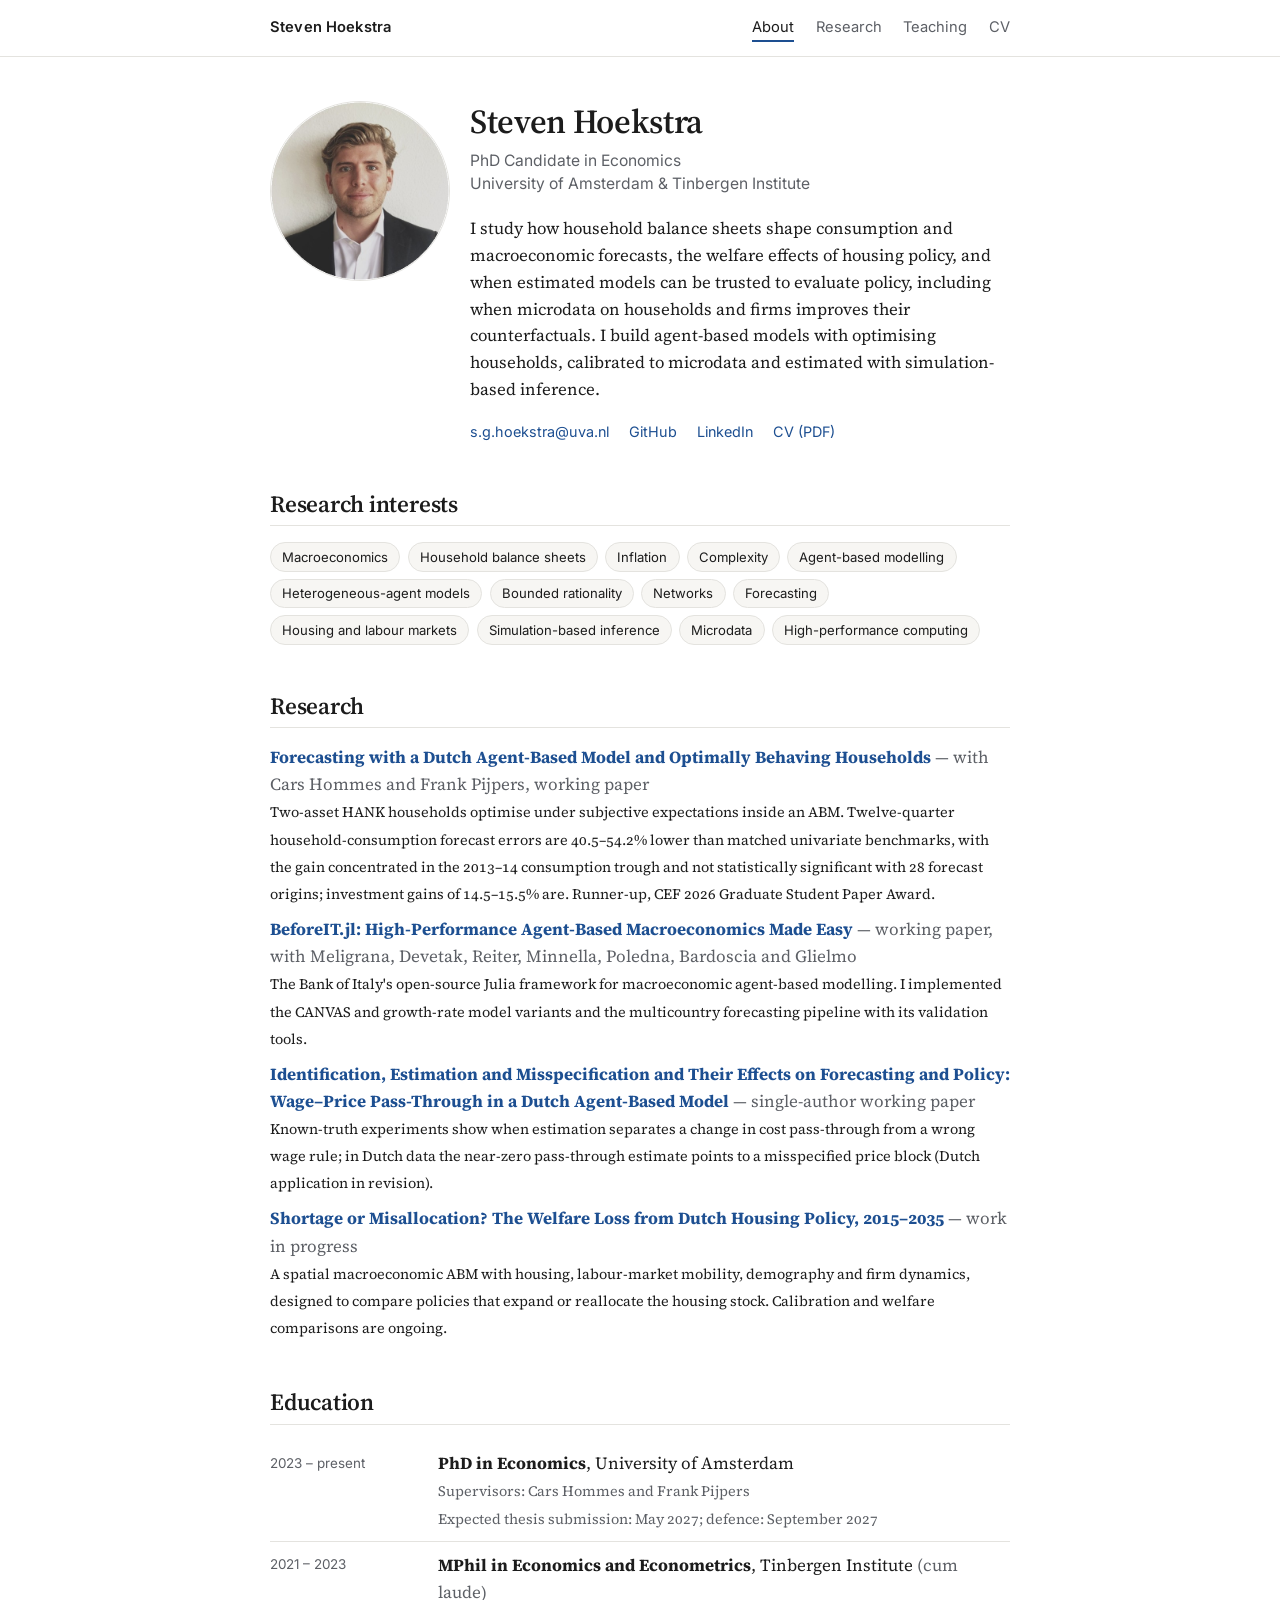
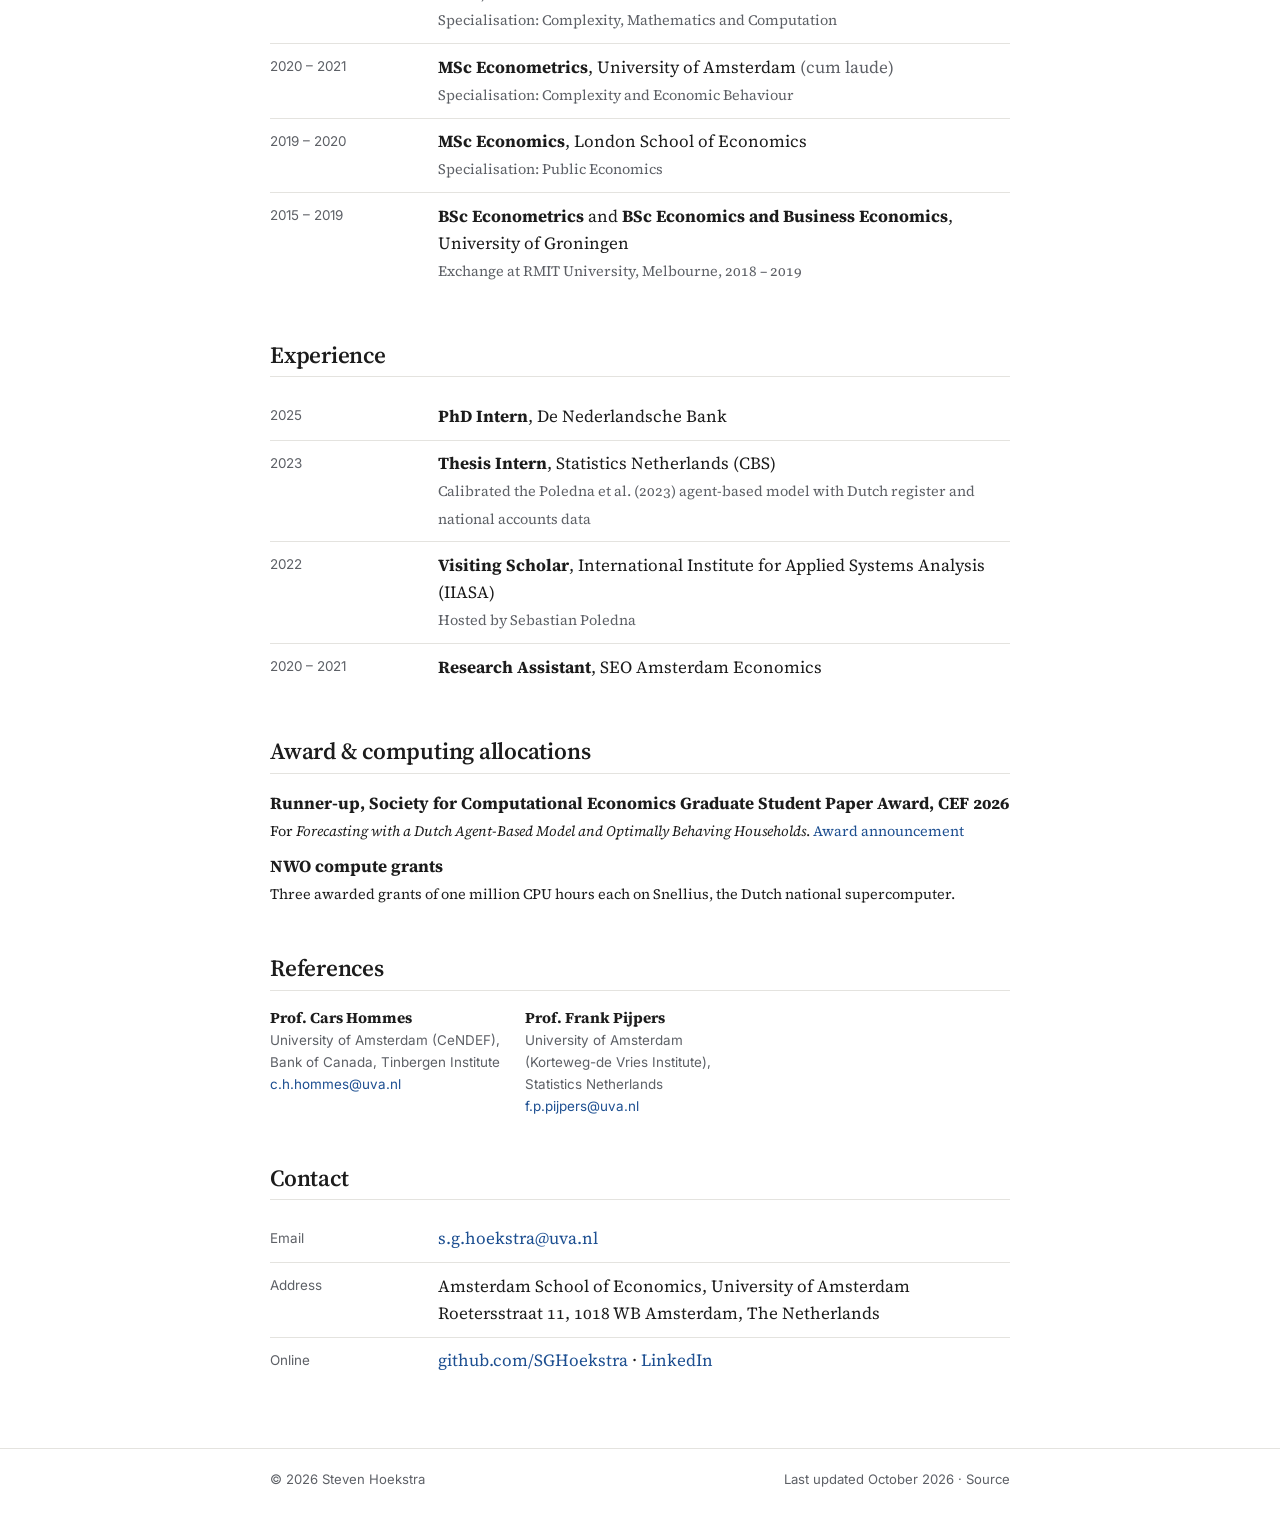
==== commit 3b38b61e: "BeforeIT.jl listed as working paper with PDF; CV Working Papers section; shorter housing and wage-pr" ====
--- a/index.html
+++ b/index.html
@@ -75,7 +75,7 @@
         <span class="small">Two-asset HANK households optimise under subjective expectations inside an ABM. Twelve-quarter household-consumption forecast errors are 40.5–54.2% lower than matched univariate benchmarks, with the gain concentrated in the 2013–14 consumption trough and not statistically significant with 28 forecast origins; investment gains of 14.5–15.5% are. Runner-up, CEF 2026 Graduate Student Paper Award.</span>
       </li>
       <li>
-        <strong><a href="research.html#beforeit">BeforeIT.jl: High-Performance Agent-Based Macroeconomics Made Easy</a></strong> <span class="muted">— research software, with Meligrana, Devetak, Reiter, Minnella, Poledna, Bardoscia and Glielmo</span><br>
+        <strong><a href="research.html#beforeit">BeforeIT.jl: High-Performance Agent-Based Macroeconomics Made Easy</a></strong> <span class="muted">— working paper, with Meligrana, Devetak, Reiter, Minnella, Poledna, Bardoscia and Glielmo</span><br>
         <span class="small">The Bank of Italy's open-source Julia framework for macroeconomic agent-based modelling. I implemented the CANVAS and growth-rate model variants and the multicountry forecasting pipeline with its validation tools.</span>
       </li>
       <li>
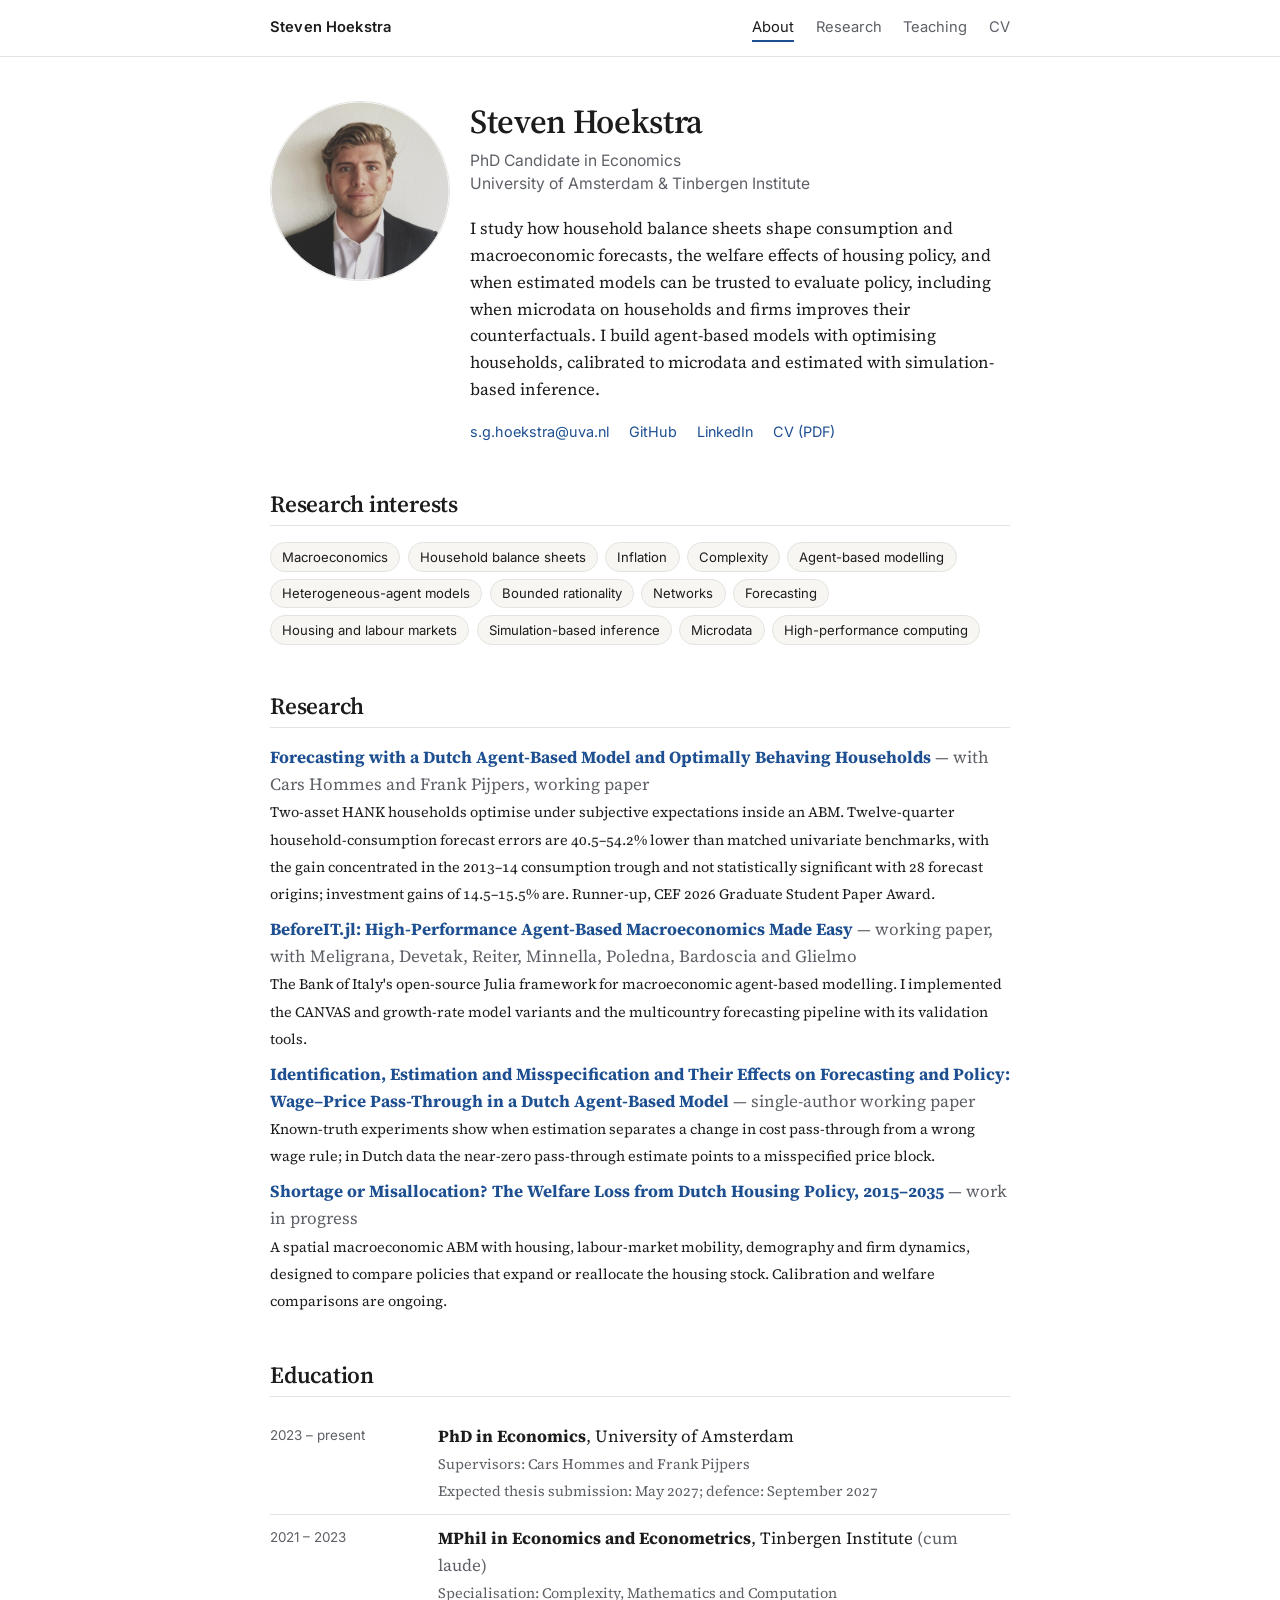
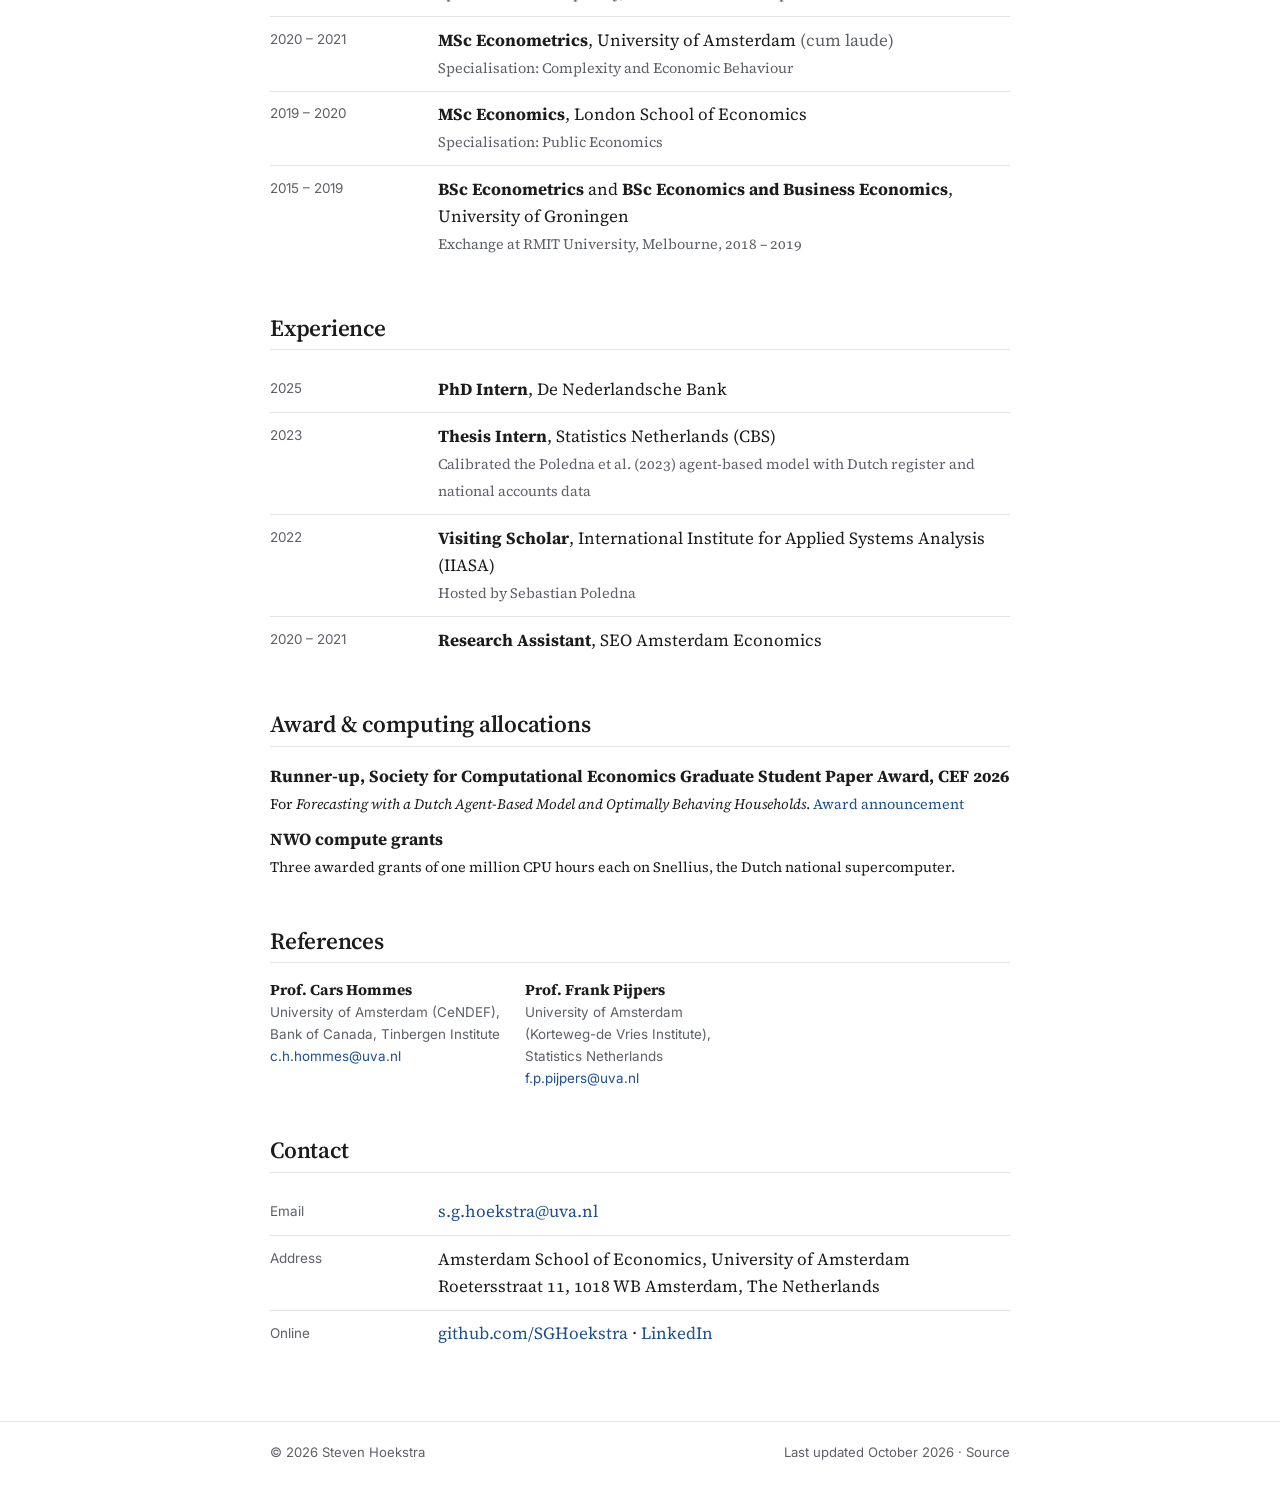
==== commit 62747ce9: "Remove paper 2 revision note from website Claude-Session: https://claude.ai/code/session_018ztY6412u" ====
--- a/index.html
+++ b/index.html
@@ -14,7 +14,7 @@
   <link rel="preconnect" href="https://fonts.googleapis.com">
   <link rel="preconnect" href="https://fonts.gstatic.com" crossorigin>
   <link href="https://fonts.googleapis.com/css2?family=Inter:wght@400;500;600&family=Source+Serif+4:ital,opsz,wght@0,8..60,400;0,8..60,600;1,8..60,400&display=swap" rel="stylesheet">
-  <link rel="stylesheet" href="assets/css/style.css">
+  <link rel="stylesheet" href="assets/css/style.css?v=2">
 </head>
 <body>
 
@@ -80,7 +80,7 @@
       </li>
       <li>
         <strong><a href="research.html#wage-price">Identification, Estimation and Misspecification and Their Effects on Forecasting and Policy: Wage–Price Pass-Through in a Dutch Agent-Based Model</a></strong> <span class="muted">— single-author working paper</span><br>
-        <span class="small">Known-truth experiments show when estimation separates a change in cost pass-through from a wrong wage rule; in Dutch data the near-zero pass-through estimate points to a misspecified price block (Dutch application in revision).</span>
+        <span class="small">Known-truth experiments show when estimation separates a change in cost pass-through from a wrong wage rule; in Dutch data the near-zero pass-through estimate points to a misspecified price block.</span>
       </li>
       <li>
         <strong><a href="research.html#housing">Shortage or Misallocation? The Welfare Loss from Dutch Housing Policy, 2015–2035</a></strong> <span class="muted">— work in progress</span><br>
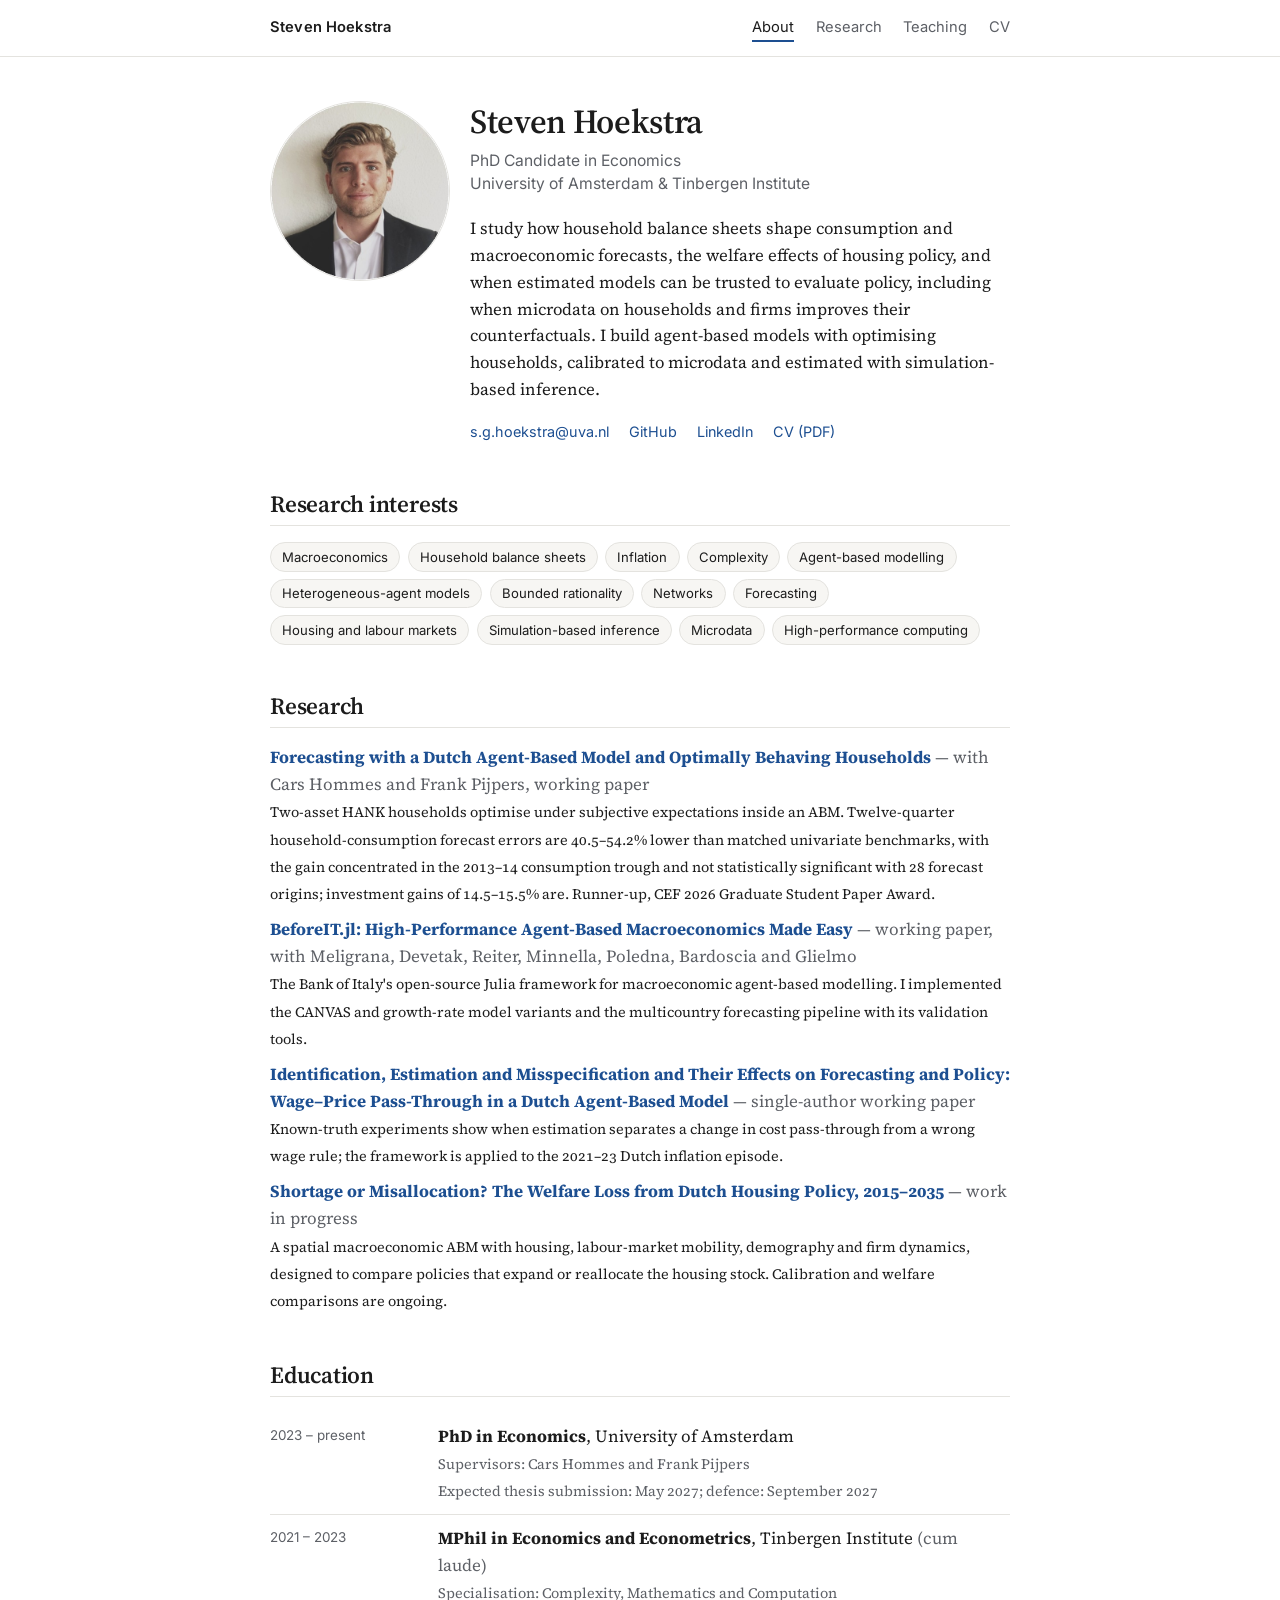
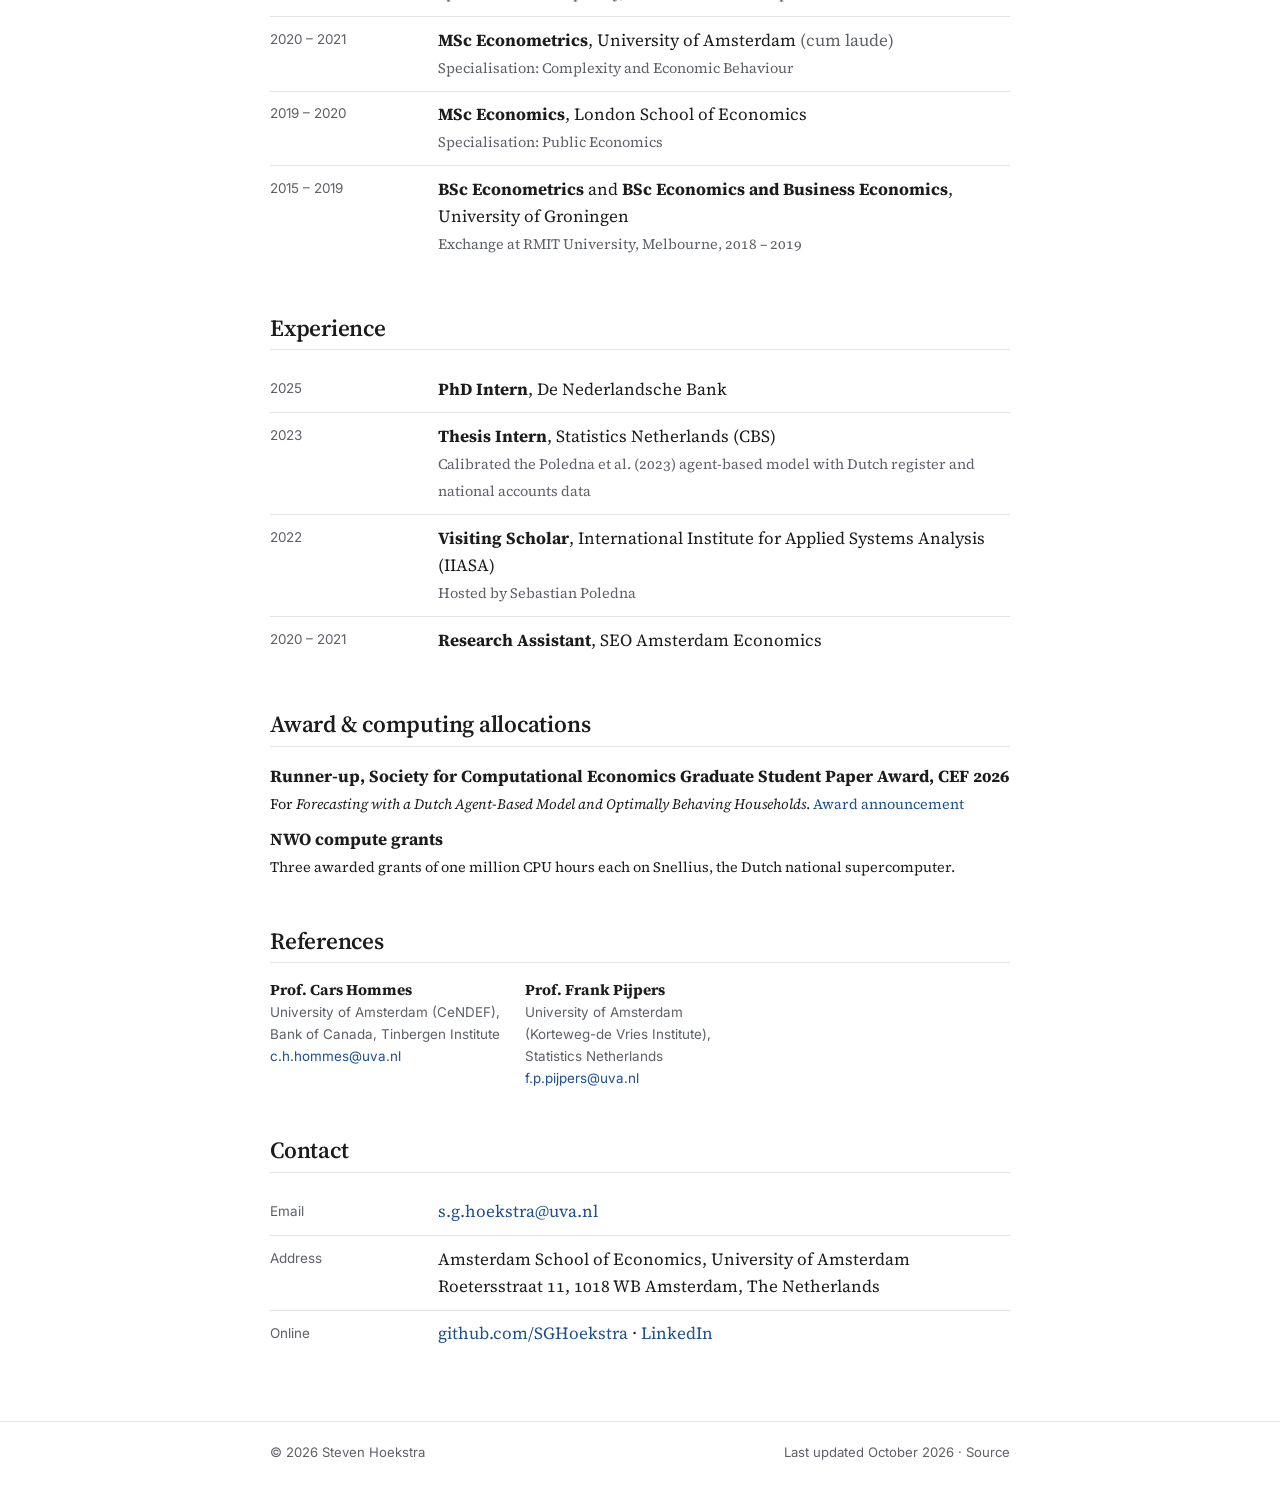
==== commit c632c627: "Paper 2 summaries: describe the Dutch application without the near-zero result Claude-Session: https" ====
--- a/index.html
+++ b/index.html
@@ -80,7 +80,7 @@
       </li>
       <li>
         <strong><a href="research.html#wage-price">Identification, Estimation and Misspecification and Their Effects on Forecasting and Policy: Wage–Price Pass-Through in a Dutch Agent-Based Model</a></strong> <span class="muted">— single-author working paper</span><br>
-        <span class="small">Known-truth experiments show when estimation separates a change in cost pass-through from a wrong wage rule; in Dutch data the near-zero pass-through estimate points to a misspecified price block.</span>
+        <span class="small">Known-truth experiments show when estimation separates a change in cost pass-through from a wrong wage rule; the framework is applied to the 2021–23 Dutch inflation episode.</span>
       </li>
       <li>
         <strong><a href="research.html#housing">Shortage or Misallocation? The Welfare Loss from Dutch Housing Policy, 2015–2035</a></strong> <span class="muted">— work in progress</span><br>
